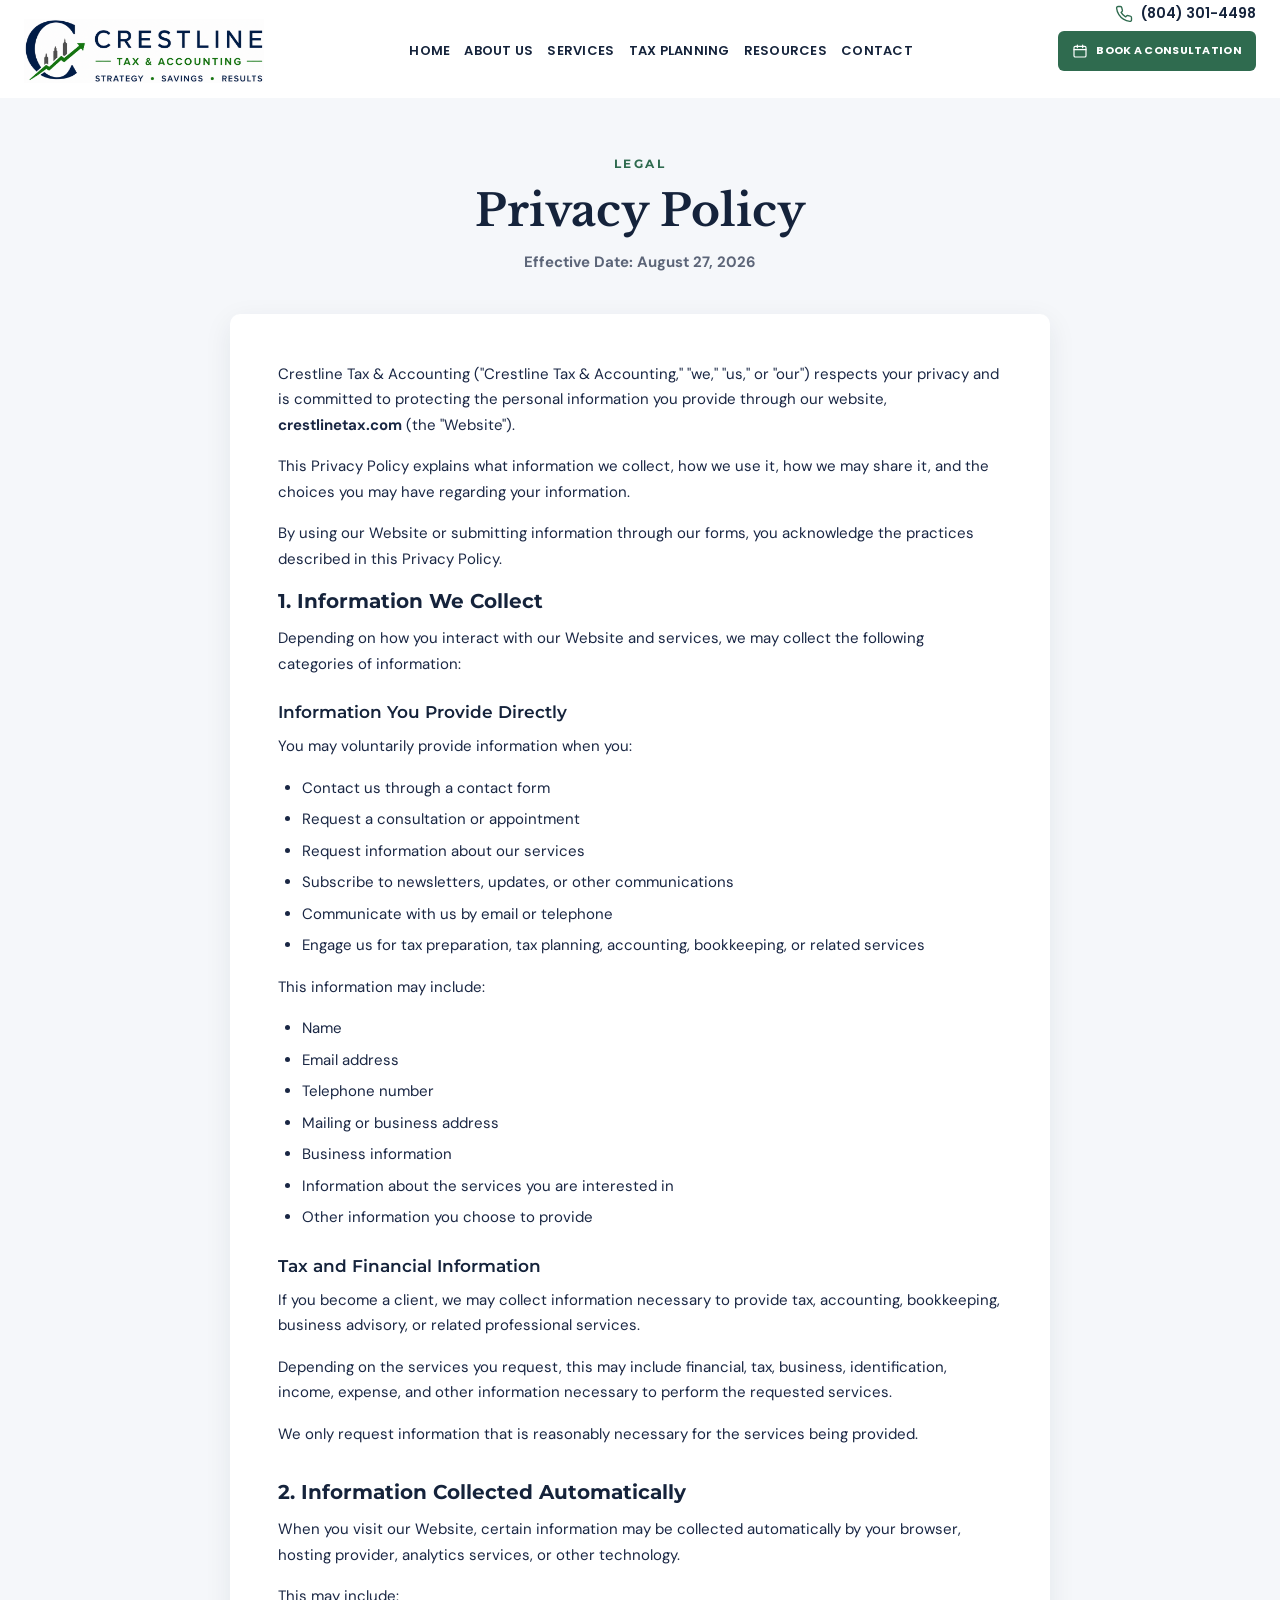
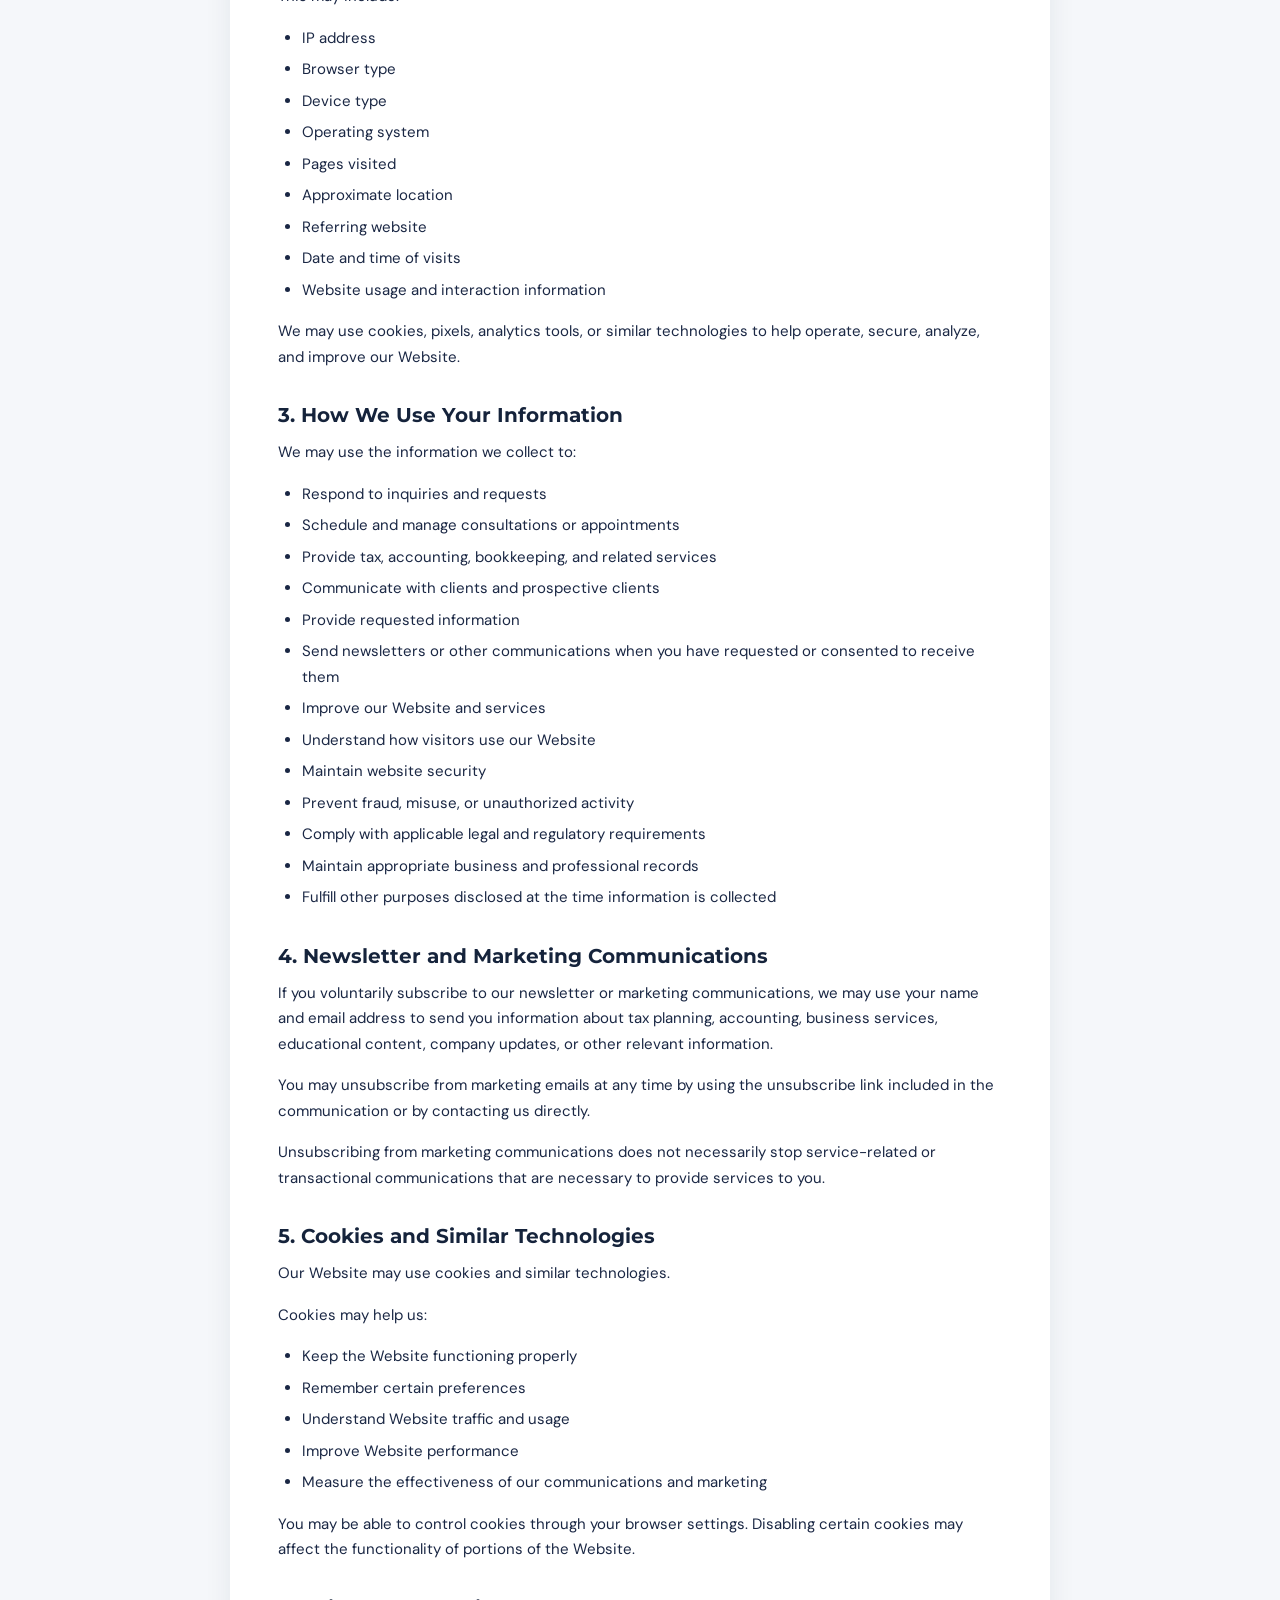
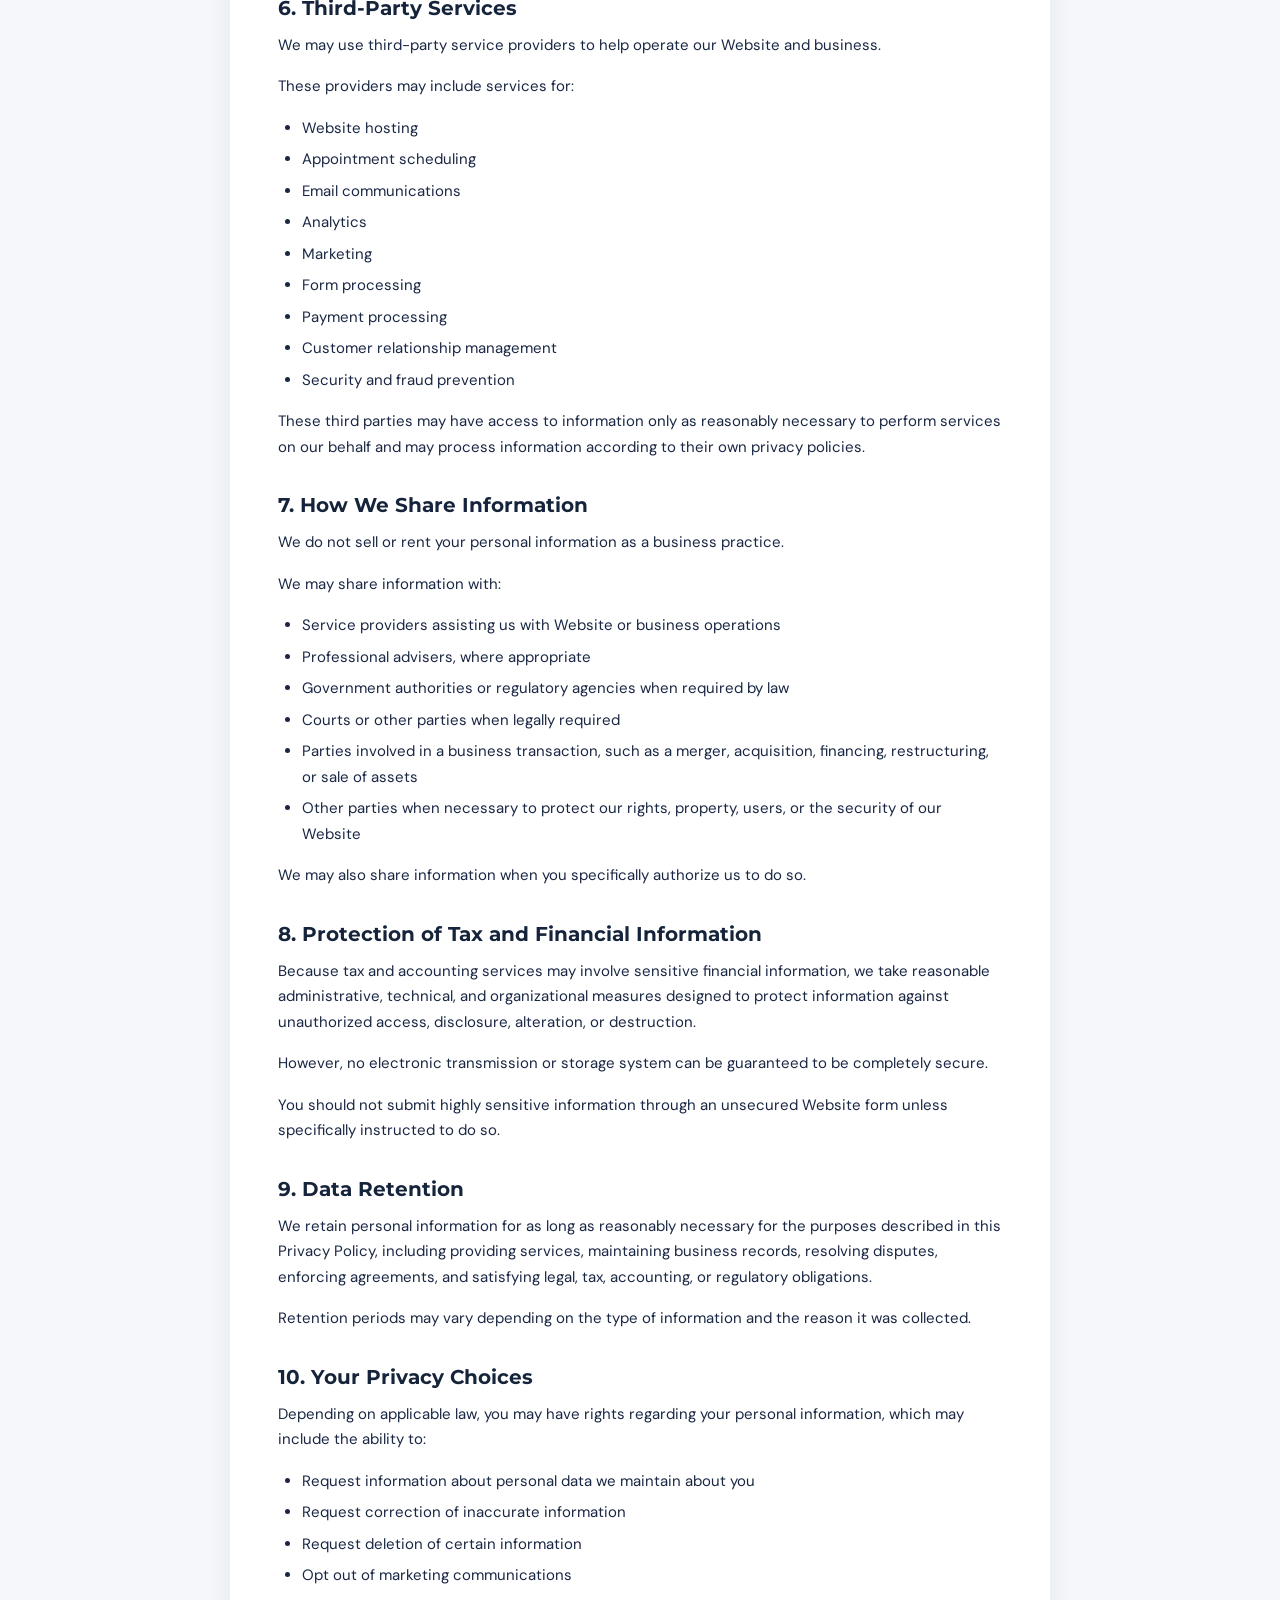
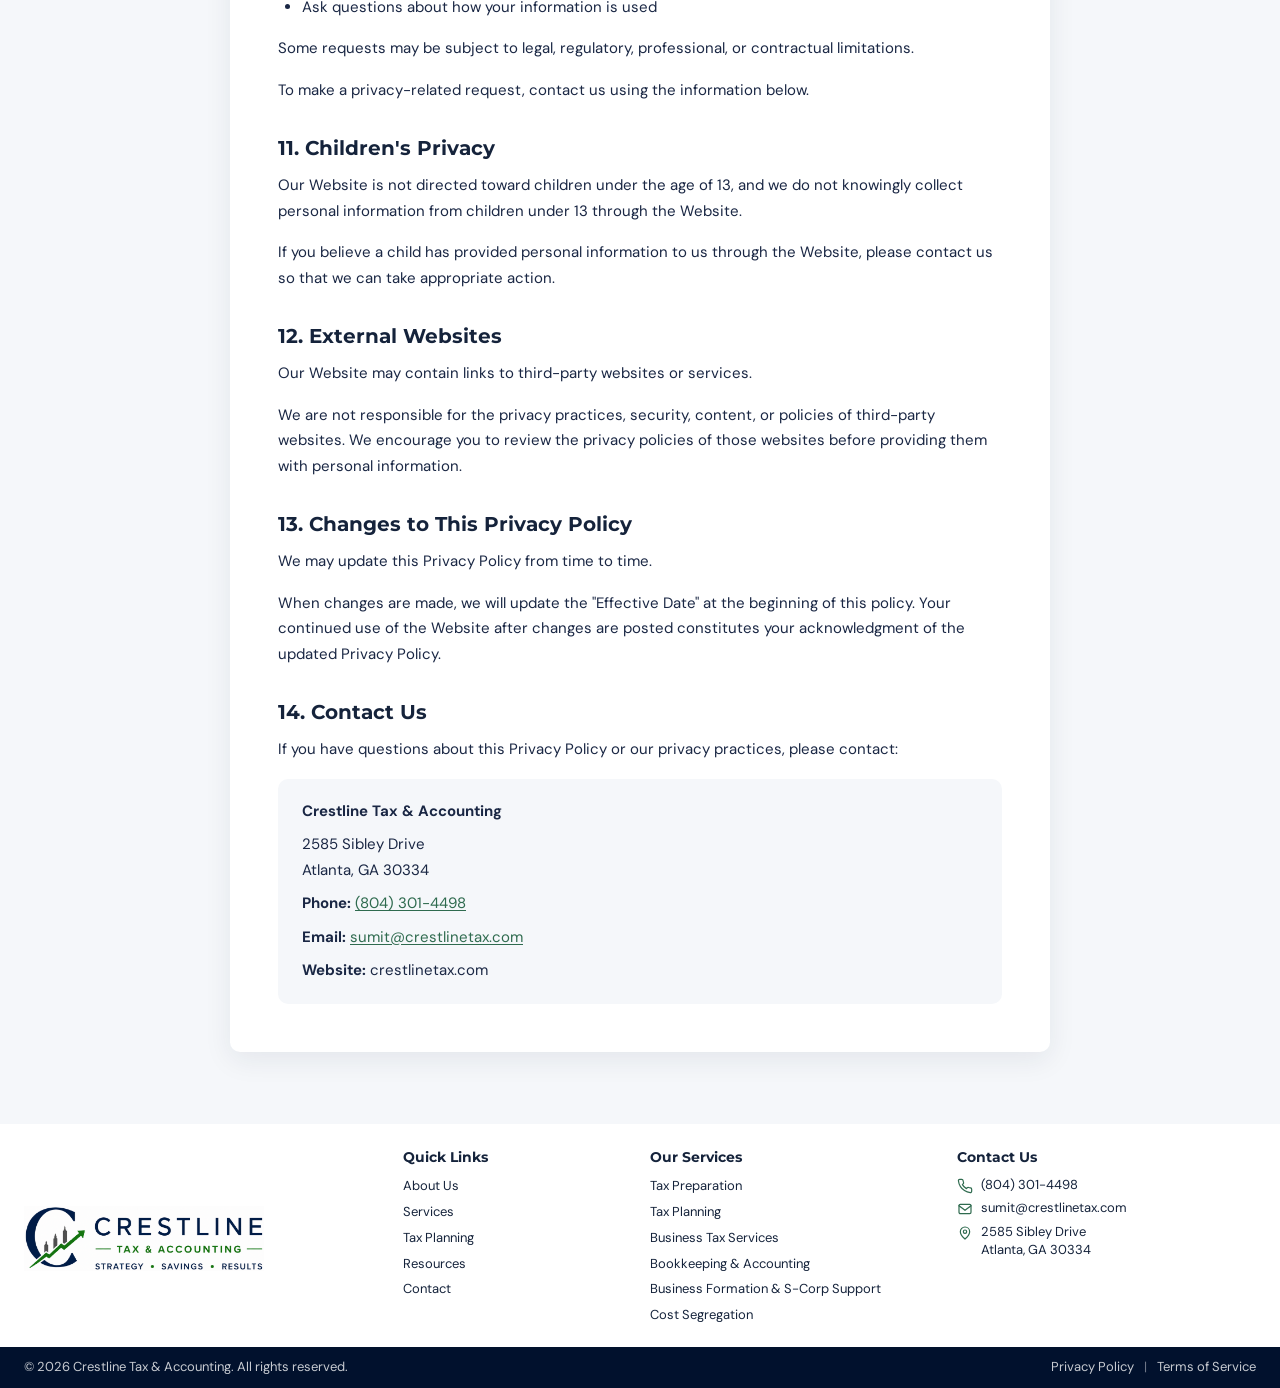
==== privacy-policy.html @ 534a00b3 "added privacy policy and terms of service" ====
<!DOCTYPE html>
<html lang="en">
<head>
  <meta charset="UTF-8" />
  <meta name="viewport" content="width=device-width, initial-scale=1.0" />
  <title>Privacy Policy | Crestline Tax & Accounting</title>
  <meta
    name="description"
    content="Privacy Policy for Crestline Tax & Accounting. Learn how we collect, use, and protect your personal information."
  />
  <link rel="preconnect" href="https://fonts.googleapis.com" />
  <link rel="preconnect" href="https://fonts.gstatic.com" crossorigin />
  <link
    href="https://fonts.googleapis.com/css2?family=DM+Sans:ital,opsz,wght@0,9..40,400;0,9..40,500;0,9..40,600;0,9..40,700;1,9..40,400&family=Libre+Baskerville:ital,wght@0,400;0,700;1,400&family=Montserrat:wght@400;500;600;700;800&family=Playfair+Display:ital,wght@0,400;0,500;0,600;0,700;1,400;1,500;1,600;1,700&family=Poppins:wght@400;600;700&display=swap"
    rel="stylesheet"
  />
  <link rel="stylesheet" href="css/styles.css" />
</head>
<body>

  <!-- HEADER -->
  <header class="topbar">
    <div class="container navbar">
      <a class="brand" href="index.html">
        <img src="assets/images/crestline-logo-full.png" alt="Crestline Tax & Accounting — Strategy • Savings • Results" />
      </a>

      <nav class="nav-links" id="navLinks">
        <a href="index.html">Home</a>
        <a href="index.html#about">About Us</a>
        <a href="index.html#services">Services</a>
        <a href="index.html#services">Tax Planning</a>
        <a href="index.html#resources">Resources</a>
        <a href="index.html#contact">Contact</a>
      </nav>

      <div class="nav-actions">
        <a class="phone-link" href="tel:8043014498">
          <svg viewBox="0 0 24 24" fill="none" aria-hidden="true">
            <path d="M22 16.92v3a2 2 0 01-2.18 2 19.8 19.8 0 01-8.63-3.07 19.5 19.5 0 01-6-6A19.8 19.8 0 012.12 4.18 2 2 0 014.11 2h3a2 2 0 012 1.72c.13.96.36 1.9.7 2.81a2 2 0 01-.45 2.11L8.09 9.91a16 16 0 006 6l1.27-1.27a2 2 0 012.11-.45c.91.34 1.85.57 2.81.7A2 2 0 0122 16.92z" stroke="currentColor" stroke-width="1.8" stroke-linecap="round" stroke-linejoin="round"/>
          </svg>
          (804) 301-4498
        </a>
        <a class="btn btn-primary" href="index.html#contact">
          <svg viewBox="0 0 24 24" fill="none" aria-hidden="true">
            <rect x="3" y="5" width="18" height="16" rx="2" stroke="currentColor" stroke-width="1.8"/>
            <path d="M3 10h18M8 3v4M16 3v4" stroke="currentColor" stroke-width="1.8" stroke-linecap="round"/>
          </svg>
          Book a Consultation
        </a>
        <button class="menu-toggle" id="menuToggle" aria-label="Open menu">
          <svg width="20" height="20" viewBox="0 0 24 24" fill="none">
            <path d="M4 7h16M4 12h16M4 17h16" stroke="currentColor" stroke-width="2" stroke-linecap="round"/>
          </svg>
        </button>
      </div>
    </div>
  </header>

  <main class="legal-page">
    <div class="container">
      <div class="legal-header">
        <div class="section-kicker">Legal</div>
        <h1>Privacy Policy</h1>
        <p class="legal-effective"><strong>Effective Date: August 27, 2026</strong></p>
      </div>

      <div class="legal-content">
        <p>
          Crestline Tax &amp; Accounting ("Crestline Tax &amp; Accounting," "we," "us," or "our") respects your privacy and is committed to protecting the personal information you provide through our website, <strong>crestlinetax.com</strong> (the "Website").
        </p>
        <p>
          This Privacy Policy explains what information we collect, how we use it, how we may share it, and the choices you may have regarding your information.
        </p>
        <p>
          By using our Website or submitting information through our forms, you acknowledge the practices described in this Privacy Policy.
        </p>

        <h2>1. Information We Collect</h2>
        <p>Depending on how you interact with our Website and services, we may collect the following categories of information:</p>

        <h3>Information You Provide Directly</h3>
        <p>You may voluntarily provide information when you:</p>
        <ul>
          <li>Contact us through a contact form</li>
          <li>Request a consultation or appointment</li>
          <li>Request information about our services</li>
          <li>Subscribe to newsletters, updates, or other communications</li>
          <li>Communicate with us by email or telephone</li>
          <li>Engage us for tax preparation, tax planning, accounting, bookkeeping, or related services</li>
        </ul>
        <p>This information may include:</p>
        <ul>
          <li>Name</li>
          <li>Email address</li>
          <li>Telephone number</li>
          <li>Mailing or business address</li>
          <li>Business information</li>
          <li>Information about the services you are interested in</li>
          <li>Other information you choose to provide</li>
        </ul>

        <h3>Tax and Financial Information</h3>
        <p>
          If you become a client, we may collect information necessary to provide tax, accounting, bookkeeping, business advisory, or related professional services.
        </p>
        <p>
          Depending on the services you request, this may include financial, tax, business, identification, income, expense, and other information necessary to perform the requested services.
        </p>
        <p>We only request information that is reasonably necessary for the services being provided.</p>

        <h2>2. Information Collected Automatically</h2>
        <p>
          When you visit our Website, certain information may be collected automatically by your browser, hosting provider, analytics services, or other technology.
        </p>
        <p>This may include:</p>
        <ul>
          <li>IP address</li>
          <li>Browser type</li>
          <li>Device type</li>
          <li>Operating system</li>
          <li>Pages visited</li>
          <li>Approximate location</li>
          <li>Referring website</li>
          <li>Date and time of visits</li>
          <li>Website usage and interaction information</li>
        </ul>
        <p>
          We may use cookies, pixels, analytics tools, or similar technologies to help operate, secure, analyze, and improve our Website.
        </p>

        <h2>3. How We Use Your Information</h2>
        <p>We may use the information we collect to:</p>
        <ul>
          <li>Respond to inquiries and requests</li>
          <li>Schedule and manage consultations or appointments</li>
          <li>Provide tax, accounting, bookkeeping, and related services</li>
          <li>Communicate with clients and prospective clients</li>
          <li>Provide requested information</li>
          <li>Send newsletters or other communications when you have requested or consented to receive them</li>
          <li>Improve our Website and services</li>
          <li>Understand how visitors use our Website</li>
          <li>Maintain website security</li>
          <li>Prevent fraud, misuse, or unauthorized activity</li>
          <li>Comply with applicable legal and regulatory requirements</li>
          <li>Maintain appropriate business and professional records</li>
          <li>Fulfill other purposes disclosed at the time information is collected</li>
        </ul>

        <h2>4. Newsletter and Marketing Communications</h2>
        <p>
          If you voluntarily subscribe to our newsletter or marketing communications, we may use your name and email address to send you information about tax planning, accounting, business services, educational content, company updates, or other relevant information.
        </p>
        <p>
          You may unsubscribe from marketing emails at any time by using the unsubscribe link included in the communication or by contacting us directly.
        </p>
        <p>
          Unsubscribing from marketing communications does not necessarily stop service-related or transactional communications that are necessary to provide services to you.
        </p>

        <h2>5. Cookies and Similar Technologies</h2>
        <p>Our Website may use cookies and similar technologies.</p>
        <p>Cookies may help us:</p>
        <ul>
          <li>Keep the Website functioning properly</li>
          <li>Remember certain preferences</li>
          <li>Understand Website traffic and usage</li>
          <li>Improve Website performance</li>
          <li>Measure the effectiveness of our communications and marketing</li>
        </ul>
        <p>
          You may be able to control cookies through your browser settings. Disabling certain cookies may affect the functionality of portions of the Website.
        </p>

        <h2>6. Third-Party Services</h2>
        <p>We may use third-party service providers to help operate our Website and business.</p>
        <p>These providers may include services for:</p>
        <ul>
          <li>Website hosting</li>
          <li>Appointment scheduling</li>
          <li>Email communications</li>
          <li>Analytics</li>
          <li>Marketing</li>
          <li>Form processing</li>
          <li>Payment processing</li>
          <li>Customer relationship management</li>
          <li>Security and fraud prevention</li>
        </ul>
        <p>
          These third parties may have access to information only as reasonably necessary to perform services on our behalf and may process information according to their own privacy policies.
        </p>

        <h2>7. How We Share Information</h2>
        <p>We do not sell or rent your personal information as a business practice.</p>
        <p>We may share information with:</p>
        <ul>
          <li>Service providers assisting us with Website or business operations</li>
          <li>Professional advisers, where appropriate</li>
          <li>Government authorities or regulatory agencies when required by law</li>
          <li>Courts or other parties when legally required</li>
          <li>Parties involved in a business transaction, such as a merger, acquisition, financing, restructuring, or sale of assets</li>
          <li>Other parties when necessary to protect our rights, property, users, or the security of our Website</li>
        </ul>
        <p>We may also share information when you specifically authorize us to do so.</p>

        <h2>8. Protection of Tax and Financial Information</h2>
        <p>
          Because tax and accounting services may involve sensitive financial information, we take reasonable administrative, technical, and organizational measures designed to protect information against unauthorized access, disclosure, alteration, or destruction.
        </p>
        <p>
          However, no electronic transmission or storage system can be guaranteed to be completely secure.
        </p>
        <p>
          You should not submit highly sensitive information through an unsecured Website form unless specifically instructed to do so.
        </p>

        <h2>9. Data Retention</h2>
        <p>
          We retain personal information for as long as reasonably necessary for the purposes described in this Privacy Policy, including providing services, maintaining business records, resolving disputes, enforcing agreements, and satisfying legal, tax, accounting, or regulatory obligations.
        </p>
        <p>
          Retention periods may vary depending on the type of information and the reason it was collected.
        </p>

        <h2>10. Your Privacy Choices</h2>
        <p>
          Depending on applicable law, you may have rights regarding your personal information, which may include the ability to:
        </p>
        <ul>
          <li>Request information about personal data we maintain about you</li>
          <li>Request correction of inaccurate information</li>
          <li>Request deletion of certain information</li>
          <li>Opt out of marketing communications</li>
          <li>Ask questions about how your information is used</li>
        </ul>
        <p>
          Some requests may be subject to legal, regulatory, professional, or contractual limitations.
        </p>
        <p>To make a privacy-related request, contact us using the information below.</p>

        <h2>11. Children's Privacy</h2>
        <p>
          Our Website is not directed toward children under the age of 13, and we do not knowingly collect personal information from children under 13 through the Website.
        </p>
        <p>
          If you believe a child has provided personal information to us through the Website, please contact us so that we can take appropriate action.
        </p>

        <h2>12. External Websites</h2>
        <p>Our Website may contain links to third-party websites or services.</p>
        <p>
          We are not responsible for the privacy practices, security, content, or policies of third-party websites. We encourage you to review the privacy policies of those websites before providing them with personal information.
        </p>

        <h2>13. Changes to This Privacy Policy</h2>
        <p>We may update this Privacy Policy from time to time.</p>
        <p>
          When changes are made, we will update the "Effective Date" at the beginning of this policy. Your continued use of the Website after changes are posted constitutes your acknowledgment of the updated Privacy Policy.
        </p>

        <h2>14. Contact Us</h2>
        <p>If you have questions about this Privacy Policy or our privacy practices, please contact:</p>
        <div class="legal-contact">
          <p><strong>Crestline Tax &amp; Accounting</strong></p>
          <p>
            2585 Sibley Drive<br />
            Atlanta, GA 30334
          </p>
          <p><strong>Phone:</strong> <a href="tel:8043014498">(804) 301-4498</a></p>
          <p><strong>Email:</strong> <a href="mailto:sumit@crestlinetax.com">sumit@crestlinetax.com</a></p>
          <p><strong>Website:</strong> crestlinetax.com</p>
        </div>
      </div>
    </div>
  </main>

  <!-- FOOTER -->
  <footer>
    <div class="footer-main">
      <div class="container footer-grid">
        <div class="footer-brand">
          <img src="assets/images/crestline-logo-full.png" alt="Crestline Tax & Accounting — Strategy • Savings • Results" />
        </div>

        <div class="footer-col">
          <h4>Quick Links</h4>
          <a href="index.html#about">About Us</a>
          <a href="index.html#services">Services</a>
          <a href="index.html#services">Tax Planning</a>
          <a href="index.html#resources">Resources</a>
          <a href="index.html#contact">Contact</a>
        </div>

        <div class="footer-col">
          <h4>Our Services</h4>
          <a href="index.html#services">Tax Preparation</a>
          <a href="index.html#services">Tax Planning</a>
          <a href="index.html#services">Business Tax Services</a>
          <a href="index.html#services">Bookkeeping &amp; Accounting</a>
          <a href="index.html#services">Business Formation &amp; S-Corp Support</a>
          <a href="index.html#services">Cost Segregation</a>
        </div>

        <div class="footer-col">
          <h4>Contact Us</h4>
          <div class="contact-item">
            <svg viewBox="0 0 24 24" fill="none" aria-hidden="true">
              <path d="M22 16.92v3a2 2 0 01-2.18 2 19.8 19.8 0 01-8.63-3.07 19.5 19.5 0 01-6-6A19.8 19.8 0 012.12 4.18 2 2 0 014.11 2h3a2 2 0 012 1.72c.13.96.36 1.9.7 2.81a2 2 0 01-.45 2.11L8.09 9.91a16 16 0 006 6l1.27-1.27a2 2 0 012.11-.45c.91.34 1.85.57 2.81.7A2 2 0 0122 16.92z" stroke="currentColor" stroke-width="1.8" stroke-linecap="round" stroke-linejoin="round"/>
            </svg>
            <a href="tel:8043014498">(804) 301-4498</a>
          </div>
          <div class="contact-item">
            <svg viewBox="0 0 24 24" fill="none" aria-hidden="true">
              <rect x="3" y="5" width="18" height="14" rx="2" stroke="currentColor" stroke-width="1.8"/>
              <path d="M3 7l9 7 9-7" stroke="currentColor" stroke-width="1.8" stroke-linecap="round" stroke-linejoin="round"/>
            </svg>
            <a href="mailto:sumit@crestlinetax.com">sumit@crestlinetax.com</a>
          </div>
          <div class="contact-item">
            <svg viewBox="0 0 24 24" fill="none" aria-hidden="true">
              <path d="M12 21s-7-6.2-7-11a7 7 0 1114 0c0 4.8-7 11-7 11z" stroke="currentColor" stroke-width="1.8"/>
              <circle cx="12" cy="10" r="2.5" stroke="currentColor" stroke-width="1.8"/>
            </svg>
            <span>2585 Sibley Drive<br />Atlanta, GA 30334</span>
          </div>
        </div>
      </div>
    </div>

    <div class="footer-bottom">
      <div class="container footer-bottom-inner">
        <div>© 2026 Crestline Tax &amp; Accounting. All rights reserved.</div>
        <div class="footer-legal">
          <a href="privacy-policy.html">Privacy Policy</a>
          <span class="sep">|</span>
          <a href="terms-of-service.html">Terms of Service</a>
        </div>
      </div>
    </div>
  </footer>
  <script src="js/main.js"></script>
</body>
</html>
---- css/styles.css ----
:root {
      --navy: #15233b;
      --navy-deep: #0f1a2e;
      --green: #2f6b4f;
      --green-dark: #255a42;
      --green-bright: #6fbf4a;
      --text: #1a2744;
      --muted: #5c6578;
      --line: #e4e8ef;
      --bg: #ffffff;
      --bg-soft: #f5f7fa;
      --white: #ffffff;
      --container: min(1320px, calc(100% - 48px));
      --shadow: 0 8px 28px rgba(21, 35, 59, 0.08);
      --radius: 10px;
      --logo-height: 90px;
      --logo-max-width: 280px;
    }

    * {
      box-sizing: border-box;
      margin: 0;
      padding: 0;
    }

    html {
      scroll-behavior: smooth;
      scroll-padding-top: 96px;
    }

    body {
      font-family: "DM Sans", sans-serif;
      background: var(--bg);
      color: var(--text);
      line-height: 1.6;
      -webkit-font-smoothing: antialiased;
    }

    a {
      text-decoration: none;
      color: inherit;
    }

    img {
      max-width: 100%;
      display: block;
    }

    ul {
      list-style: none;
    }

    button {
      border: none;
      cursor: pointer;
      font: inherit;
      background: none;
    }

    .container {
      width: var(--container);
      margin: 0 auto;
    }

    .serif {
      font-family: "Libre Baskerville", Georgia, serif;
    }

    /* ===== HEADER ===== */
    .topbar {
      background: var(--white);
      border-bottom: none;
      position: sticky;
      top: 0;
      z-index: 1000;
      font-family: "Poppins", sans-serif;
    }

    .navbar {
      display: grid;
      grid-template-columns: minmax(0, auto) minmax(0, 1fr) minmax(0, auto);
      align-items: center;
      gap: clamp(8px, 1.2vw, 14px);
      min-height: calc(var(--logo-height) + 16px);
      padding: 12px 0 8px;
    }

    .brand {
      display: flex;
      align-items: center;
      flex-shrink: 0;
      justify-self: start;
      grid-column: 1;
      min-width: 0;
    }

    .brand img,
    .footer-brand img {
      width: auto;
      height: var(--logo-height);
      max-width: var(--logo-max-width);
      object-fit: contain;
      display: block;
    }

    .nav-links {
      display: flex;
      align-items: center;
      justify-content: center;
      gap: clamp(10px, 1.6vw, 24px);
      flex-wrap: nowrap;
      grid-column: 2;
      justify-self: center;
      min-width: 0;
      max-width: 100%;
    }

    .nav-links a {
      font-family: "Poppins", sans-serif;
      font-size: clamp(12px, 1vw, 16px);
      font-weight: 600;
      letter-spacing: 0.02em;
      color: var(--navy);
      text-transform: uppercase;
      display: inline-flex;
      align-items: center;
      gap: 2px;
      position: relative;
      padding: 2px 0;
      transition: color 0.2s;
      white-space: nowrap;
    }

    .nav-links a:hover,
    .nav-links a.active {
      color: var(--green);
    }

    .nav-links a.active::after {
      content: "";
      position: absolute;
      left: 0;
      right: 0;
      bottom: 0;
      height: 2px;
      background: var(--green);
    }

    .nav-links .chevron {
      width: 10px;
      height: 10px;
      opacity: 0.7;
    }

    .nav-actions {
      position: relative;
      grid-column: 3;
      justify-self: end;
      align-self: center;
      flex-shrink: 0;
    }

    .phone-link {
      position: absolute;
      right: 0;
      bottom: calc(100% + 6px);
      display: inline-flex;
      align-items: center;
      gap: 8px;
      font-family: "Poppins", sans-serif;
      font-size: clamp(14px, 1.1vw, 17px);
      font-weight: 600;
      color: var(--navy);
      white-space: nowrap;
    }

    .phone-link svg {
      width: 18px;
      height: 18px;
      color: var(--green);
      flex-shrink: 0;
    }

    .nav-actions .btn {
      min-height: 40px;
      padding: clamp(8px, 0.8vw, 10px) clamp(10px, 1.1vw, 16px);
      font-size: clamp(10px, 0.85vw, 11.5px);
    }

    .btn {
      display: inline-flex;
      align-items: center;
      justify-content: center;
      gap: 8px;
      min-height: 42px;
      padding: 10px 16px;
      border-radius: 6px;
      font-size: 11.5px;
      font-weight: 700;
      letter-spacing: 0.3px;
      text-transform: uppercase;
      transition: background 0.2s, color 0.2s, transform 0.2s, box-shadow 0.2s;
      white-space: nowrap;
    }

    .hero-buttons .btn,
    .services-cta .btn,
    .mid-cta-banner .btn {
      min-height: 48px;
      padding: 12px 22px;
      font-size: 13px;
    }

    .btn svg {
      width: 16px;
      height: 16px;
      flex-shrink: 0;
    }

    .btn-primary {
      background: var(--green);
      color: var(--white);
    }

    .btn-primary:hover {
      background: var(--green-dark);
      transform: translateY(-1px);
    }

    .btn-outline {
      background: var(--white);
      color: var(--green);
      border: 1.5px solid var(--green);
    }

    .btn-outline:hover {
      background: var(--green);
      color: var(--white);
    }

    .menu-toggle {
      display: none;
      width: 42px;
      height: 42px;
      border: 1px solid var(--line);
      border-radius: 6px;
      align-items: center;
      justify-content: center;
      color: var(--navy);
    }

    /* ===== HERO — image and content share the same container so they scale together on zoom ===== */
    .hero {
      position: relative;
      background: var(--white);
      padding: 0 0 8px;
    }

    .hero-frame {
      position: relative;
      width: var(--container);
      margin: 0 auto;
      min-height: 640px;
      overflow: hidden;
      isolation: isolate;
    }

    .hero-visual {
      position: absolute;
      inset: 0;
      z-index: 0;
      margin: 0;
      pointer-events: none;
    }

    .hero-visual picture {
      display: block;
      width: 100%;
      height: 100%;
    }

    .hero-visual img {
      width: 100%;
      height: 100%;
      max-width: none;
      object-fit: cover;
      object-position: center center;
      display: block;
    }

    /* Soft white fade from the left only — keep the right side of the photo crisp */
    .hero-visual::after {
      content: "";
      position: absolute;
      inset: 0;
      z-index: 1;
      pointer-events: none;
      background:
        linear-gradient(to right, #fff 0%, #fff 28%, rgba(255, 255, 255, 0.92) 38%, rgba(255, 255, 255, 0.35) 52%, transparent 64%);
    }

    .hero-inner {
      position: relative;
      z-index: 1;
      min-height: 640px;
      display: flex;
      flex-direction: column;
      padding: 48px 0 28px;
    }

    .hero-copy {
      display: flex;
      flex-direction: column;
      flex: 1;
      max-width: 460px;
      width: 100%;
    }

    .hero-copy h1 {
      font-family: "Libre Baskerville", Georgia, serif;
      font-size: clamp(34px, 3.8vw, 46px);
      line-height: 1.18;
      font-weight: 700;
      color: var(--navy);
      margin-bottom: 20px;
    }

    .hero-copy h1 .line-green {
      color: var(--green);
      display: block;
    }

    .hero-copy > p {
      font-size: 16px;
      color: #3d4656;
      max-width: 40ch;
      margin-bottom: 28px;
      line-height: 1.65;
    }

    .hero-buttons {
      display: flex;
      flex-wrap: wrap;
      gap: 14px;
    }

    .hero-features {
      display: grid;
      grid-template-columns: repeat(3, 1fr);
      gap: 16px 24px;
      width: 100%;
      max-width: 640px;
      margin-top: auto;
      padding-top: 48px;
    }

    .feature {
      text-align: center;
      padding: 0 4px;
      display: flex;
      flex-direction: column;
      align-items: center;
    }

    .feature-icon {
      width: 44px;
      height: 44px;
      margin: 0 auto 10px;
      display: block;
      object-fit: contain;
    }

    .feature h3 {
      font-size: 16px;
      font-weight: 700;
      color: var(--navy);
      margin-bottom: 6px;
      line-height: 1.25;
    }

    .feature p {
      font-size: 14px;
      color: #5a6272;
      max-width: 28ch;
      margin: 0 auto;
      line-height: 1.45;
    }

    /* ===== SERVICES ===== */
    .services {
      background: #ffffff;
      padding: 28px 0 20px;
    }

    .services .container {
      width: min(1280px, calc(100% - 40px));
    }

    .section-heading {
      text-align: center;
      margin-bottom: 44px;
    }

    .services .section-heading {
      margin-bottom: 22px;
    }

    .section-kicker {
      color: var(--green);
      font-family: "Montserrat", "DM Sans", sans-serif;
      font-size: 12px;
      font-weight: 700;
      letter-spacing: 2.5px;
      text-transform: uppercase;
      margin-bottom: 12px;
    }

    .services .section-kicker {
      color: #2f6b4f;
      font-family: "DM Sans", "Helvetica Neue", Arial, sans-serif;
      font-size: 18px;
      font-weight: 700;
      letter-spacing: 0.8px;
      text-transform: uppercase;
      margin-bottom: 12px;
      line-height: 1.2;
    }

    .services .section-heading h2 {
      font-family: "Libre Baskerville", Georgia, "Times New Roman", serif;
      font-size: clamp(28px, 3.4vw, 40px);
      color: #15233b;
      font-weight: 700;
      line-height: 1.3;
      margin-bottom: 0;
      letter-spacing: 0;
      font-style: normal;
    }

    .services .section-heading h2 .accent {
      position: relative;
      display: inline-block;
      font-family: "Libre Baskerville", Georgia, "Times New Roman", serif;
      font-style: normal;
      font-weight: 700;
      padding: 0 0.04em 10px;
      line-height: 1;
      vertical-align: baseline;
    }

    .services .section-heading h2 .accent::after {
      content: "";
      position: absolute;
      left: 50%;
      bottom: 0;
      transform: translateX(-50%);
      width: 1.05em;
      height: 2.5px;
      background: #2f6b4f;
      border-radius: 1px;
    }

    .section-heading::after {
      display: none;
    }

    .service-grid {
      display: grid;
      grid-template-columns: repeat(6, minmax(0, 1fr));
      gap: 14px;
    }

    .service-card {
      background: #fff;
      border: 1px solid #e6e9ef;
      border-radius: 8px;
      padding: 18px 12px 26px;
      box-shadow: 0 3px 14px rgba(21, 35, 59, 0.06);
      text-align: center;
      display: flex;
      flex-direction: column;
      align-items: center;
    }

    .service-card .icon {
      width: 92px;
      height: 92px;
      object-fit: contain;
      margin-top: -4px;
      margin-bottom: 12px;
      flex-shrink: 0;
      display: block;
      mix-blend-mode: multiply;
    }

    .service-card h3 {
      font-family: "Poppins", sans-serif;
      font-size: 16px;
      font-weight: 700;
      color: #0f1a2e;
      margin-bottom: 20px;
      line-height: 1.3;
    }

    .service-card p {
      font-family: "Poppins", sans-serif;
      font-size: 14px;
      font-weight: 400;
      color: #3d4656;
      line-height: 1.45;
    }

    .services-cta {
      text-align: center;
      margin-top: 20px;
    }

    .services-cta .btn {
      box-shadow: 0 4px 14px rgba(21, 35, 59, 0.18);
    }

    .services-cta .btn:hover {
      box-shadow: 0 6px 18px rgba(21, 35, 59, 0.22);
    }

    /* ===== MID CTA ===== */
    .mid-cta {
      padding: 20px 0 0;
    }

    .mid-cta-banner {
      background: #000c26;
      border: 1px solid rgba(255, 255, 255, 0.18);
      border-radius: 16px;
      display: grid;
      grid-template-columns: auto 1fr auto;
      gap: 32px;
      align-items: center;
      padding: 16px 20px;
      overflow: hidden;
    }

    .mid-cta-image {
      width: auto;
      height: 140px;
      max-width: min(320px, 36vw);
      border-radius: 10px;
      object-fit: contain;
      display: block;
    }

    .mid-cta-copy {
      min-width: 0;
    }

    .mid-cta-copy .section-kicker {
      margin-bottom: 8px;
      color: var(--green-bright);
      font-family: "DM Sans", "Helvetica Neue", Arial, sans-serif;
      font-size: 12px;
      letter-spacing: 1.6px;
    }

    .mid-cta-copy h2 {
      font-family: "Libre Baskerville", Georgia, serif;
      font-size: clamp(24px, 2.8vw, 34px);
      color: var(--white);
      margin-bottom: 10px;
      font-weight: 700;
      line-height: 1.2;
    }

    .mid-cta-copy p {
      color: rgba(255, 255, 255, 0.82);
      font-size: 15px;
      line-height: 1.5;
      max-width: 46ch;
    }

    /* ===== STATS ===== */
    .stats {
      margin-top: 56px;
      background: #01112d;
      padding: 40px 0;
    }

    .stats-grid {
      display: grid;
      grid-template-columns: repeat(4, 1fr);
      align-items: center;
    }

    .stat {
      display: flex;
      flex-direction: row;
      align-items: center;
      justify-content: center;
      gap: 18px;
      padding: 6px 12px;
      position: relative;
    }

    .stat:not(:last-child)::after {
      content: "";
      position: absolute;
      right: 0;
      top: 22%;
      bottom: 22%;
      width: 1px;
      background: rgba(255, 255, 255, 0.2);
    }

    .stat img {
      width: 52px;
      height: 52px;
      object-fit: contain;
      flex-shrink: 0;
      display: block;
    }

    .stat-text {
      display: flex;
      flex-direction: column;
      gap: 1px;
      text-align: left;
    }

    .stat strong {
      font-size: 22px;
      font-weight: 700;
      color: #ffffff;
      line-height: 1.15;
      letter-spacing: -0.01em;
    }

    .stat span {
      font-size: 15px;
      font-weight: 400;
      color: #ffffff;
      line-height: 1.3;
    }

    /* ===== LEGAL PAGE ===== */
    .legal-page {
      padding: 56px 0 72px;
      background: var(--bg-soft);
    }

    .legal-header {
      text-align: center;
      margin-bottom: 40px;
    }

    .legal-header h1 {
      font-family: "Libre Baskerville", Georgia, serif;
      font-size: clamp(32px, 4vw, 44px);
      color: var(--navy);
      font-weight: 700;
      line-height: 1.2;
      margin-bottom: 12px;
    }

    .legal-effective {
      font-size: 15px;
      color: var(--muted);
    }

    .legal-content {
      max-width: 820px;
      margin: 0 auto;
      background: var(--white);
      border-radius: var(--radius);
      box-shadow: var(--shadow);
      padding: clamp(28px, 4vw, 48px);
    }

    .legal-content p {
      margin-bottom: 16px;
      color: var(--text);
      font-size: 15px;
      line-height: 1.7;
    }

    .legal-content h2 {
      font-family: "Montserrat", "DM Sans", sans-serif;
      font-size: 20px;
      font-weight: 700;
      color: var(--navy);
      margin: 32px 0 12px;
      line-height: 1.3;
    }

    .legal-content h2:first-of-type {
      margin-top: 0;
    }

    .legal-content h3 {
      font-family: "Montserrat", "DM Sans", sans-serif;
      font-size: 17px;
      font-weight: 600;
      color: var(--navy);
      margin: 24px 0 10px;
      line-height: 1.35;
    }

    .legal-content ul {
      list-style: disc;
      margin: 0 0 16px 24px;
    }

    .legal-content li {
      font-size: 15px;
      line-height: 1.7;
      color: var(--text);
      margin-bottom: 6px;
    }

    .legal-content a {
      color: var(--green);
      text-decoration: underline;
      text-underline-offset: 2px;
    }

    .legal-content a:hover {
      color: var(--green-dark);
    }

    .legal-contact {
      background: var(--bg-soft);
      border-radius: var(--radius);
      padding: 20px 24px;
      margin-top: 8px;
    }

    .legal-contact p {
      margin-bottom: 8px;
    }

    .legal-contact p:last-child {
      margin-bottom: 0;
    }

    /* ===== FOOTER ===== */
    footer {
      background: #01112d;
      padding-top: 0;
    }

    .footer-main {
      background: var(--white);
      border-radius: 0;
      padding: 22px 0 16px;
    }

    .footer-grid {
      display: grid;
      grid-template-columns: 1.45fr 0.9fr 1.15fr 1.25fr;
      gap: 16px 32px;
      align-items: start;
    }

    .footer-brand {
      display: flex;
      align-items: center;
      align-self: center;
    }

    .footer-col h4 {
      font-family: "Montserrat", "DM Sans", sans-serif;
      font-size: 14px;
      font-weight: 700;
      color: var(--navy);
      margin-bottom: 8px;
    }

    .footer-col a {
      display: block;
      font-size: 13px;
      color: var(--navy);
      margin: 5px 0;
      transition: color 0.2s;
    }

    .footer-col a:hover {
      color: var(--green);
    }

    .contact-item {
      display: flex;
      align-items: flex-start;
      gap: 8px;
      font-size: 13px;
      color: var(--navy);
      margin: 5px 0;
      line-height: 1.4;
    }

    .contact-item a {
      display: inline;
      margin: 0;
      color: var(--navy);
    }

    .contact-item svg {
      width: 16px;
      height: 16px;
      color: var(--green);
      flex-shrink: 0;
      margin-top: 2px;
    }

    .footer-follow {
      margin-top: 10px;
    }

    .footer-follow h4 {
      margin-bottom: 8px;
    }

    .socials {
      display: flex;
      gap: 8px;
      margin-top: 0;
    }

    .socials a {
      width: 30px;
      height: 30px;
      border-radius: 50%;
      background: var(--green);
      color: var(--white);
      display: inline-flex;
      align-items: center;
      justify-content: center;
      margin: 0;
      transition: background 0.2s, transform 0.2s;
    }

    .socials a:hover {
      background: var(--green-dark);
      transform: translateY(-2px);
    }

    .socials svg {
      width: 14px;
      height: 14px;
    }

    .footer-bottom {
      background: #01112d;
      color: rgba(255, 255, 255, 0.78);
      padding: 10px 0;
    }

    .footer-bottom-inner {
      display: flex;
      justify-content: space-between;
      align-items: center;
      gap: 16px;
      font-size: 13px;
      flex-wrap: wrap;
    }

    .footer-legal {
      display: flex;
      align-items: center;
      gap: 10px;
    }

    .footer-legal .sep {
      opacity: 0.55;
    }

    .footer-legal a:hover {
      color: var(--white);
    }

    /* ===== DESKTOP RESPONSIVE NAV ===== */
    @media (max-width: 1280px) and (min-width: 1025px) {
      :root {
        --logo-height: 78px;
        --logo-max-width: 240px;
      }

      .nav-links {
        gap: 14px;
      }

      .nav-links a {
        font-size: 13px;
      }
    }

    @media (max-width: 1150px) and (min-width: 1025px) {
      :root {
        --logo-height: 68px;
        --logo-max-width: 210px;
      }

      .nav-links {
        gap: 10px;
      }

      .nav-links a {
        font-size: 12px;
        letter-spacing: 0.01em;
      }

      .phone-link {
        font-size: 14px;
      }

      .nav-actions .btn {
        padding: 8px 12px;
        font-size: 10px;
      }
    }

    /* ===== MOBILE ===== */
    @media (max-width: 1024px) {
      :root {
        --logo-height: 45px;
        --logo-max-width: 160px;
      }

      .navbar {
        grid-template-columns: 1fr auto;
        align-items: center;
        min-height: calc(var(--logo-height) + 16px);
        gap: 10px;
        padding: 10px 0 8px;
      }

      .brand {
        grid-column: 1;
      }

      .nav-links {
        display: none;
      }

      .nav-actions {
        display: flex;
        flex-direction: row;
        align-items: center;
        gap: 10px;
        grid-column: 2;
        justify-self: end;
        position: static;
      }

      .nav-actions .phone-link {
        display: none;
        position: static;
        bottom: auto;
      }

      .menu-toggle {
        display: inline-flex;
      }

      .nav-links.open {
        display: flex;
        flex-direction: column;
        position: absolute;
        top: 88px;
        left: 0;
        right: 0;
        background: var(--white);
        border-bottom: 1px solid var(--line);
        padding: 20px 4%;
        gap: 8px;
        align-items: flex-start;
        box-shadow: var(--shadow);
      }

      .hero-frame,
      .hero-inner {
        min-height: 0;
      }

      .hero {
        background: transparent;
      }

      .hero-frame {
        width: 100%;
        min-height: 560px;
      }

      .hero-inner {
        width: var(--container);
        margin-left: auto;
        margin-right: auto;
        padding: 28px 0 24px;
      }

      .hero-visual img {
        object-fit: cover;
        object-position: center top;
      }

      .hero-visual::after {
        background:
          linear-gradient(
            to bottom,
            rgba(255, 255, 255, 0.45) 0%,
            rgba(255, 255, 255, 0.08) 28%,
            rgba(15, 26, 46, 0.25) 50%,
            rgba(15, 26, 46, 0.65) 72%,
            rgba(15, 26, 46, 0.78) 100%
          );
      }

      .hero-copy {
        max-width: none;
        text-align: center;
      }

      .hero-copy h1 {
        font-size: clamp(24px, 5.8vw, 30px);
        line-height: 1.25;
      }

      .hero-copy > p {
        max-width: 36ch;
        margin-left: auto;
        margin-right: auto;
      }

      .hero-buttons {
        flex-direction: column;
        align-items: center;
      }

      .hero-buttons .btn {
        width: 100%;
        max-width: 300px;
        justify-content: center;
      }

      .hero-features {
        max-width: none;
        grid-template-columns: 1fr;
        gap: 24px;
        margin-top: 32px;
        padding: 20px 0 32px;
      }

      .feature-icon {
        filter: brightness(0) invert(1);
      }

      .feature h3 {
        color: #ffffff;
        text-shadow: 0 1px 4px rgba(0, 0, 0, 0.45);
      }

      .feature p {
        color: #ffffff;
        text-shadow: 0 1px 3px rgba(0, 0, 0, 0.4);
      }

      .service-grid {
        grid-template-columns: repeat(3, 1fr);
        gap: 16px;
      }

      .service-card {
        padding: 18px 16px 24px;
      }

      .service-card h3 {
        font-size: 16px;
      }

      .service-card p {
        font-size: 14px;
      }

      .mid-cta-banner {
        grid-template-columns: 1fr;
        text-align: center;
        padding: 16px 16px;
        gap: 20px;
      }

      .mid-cta-image {
        width: 100%;
        max-width: 420px;
        height: auto;
        margin: 0 auto;
        object-fit: contain;
      }

      .mid-cta-copy p {
        margin: 0 auto 8px;
      }

      .mid-cta-banner .btn {
        width: 100%;
        max-width: 320px;
        justify-self: center;
      }

      .stats {
        padding: 32px 0;
      }

      .stats-grid {
        grid-template-columns: 1fr 1fr;
        gap: 28px 0;
      }

      .stat {
        justify-content: flex-start;
        padding: 4px 12px;
      }

      .stat::after {
        display: none;
      }

      .footer-grid {
        grid-template-columns: 1fr 1fr;
      }

      .footer-brand {
        grid-column: 1 / -1;
        justify-content: center;
      }
    }

    @media (max-width: 640px) {
      .hero {
        padding: 0 0 36px;
        background: transparent;
      }

      .hero-frame {
        min-height: 0;
        width: 100%;
      }

      .hero-inner {
        width: var(--container);
      }

      .hero-visual img {
        object-position: center top;
      }

      .hero-visual::after {
        background:
          linear-gradient(
            to bottom,
            rgba(255, 255, 255, 0.42) 0%,
            rgba(255, 255, 255, 0.06) 22%,
            rgba(15, 26, 46, 0.3) 52%,
            rgba(15, 26, 46, 0.68) 74%,
            rgba(15, 26, 46, 0.82) 100%
          );
      }

      .hero-copy {
        padding: 16px 0 8px;
      }

      .hero-copy h1 {
        font-size: clamp(30px, 5.9vw, 32px);
      }

      .hero-features {
        gap: 28px;
        margin-top: 24px;
        padding: 16px 0 36px;
      }

      .services {
        padding: 24px 0 16px;
      }

      .service-grid {
        grid-template-columns: 1fr;
      }

      .footer-grid {
        grid-template-columns: 1fr;
        text-align: center;
      }

      .footer-brand {
        justify-content: center;
      }

      .footer-col {
        text-align: center;
      }

      .contact-item {
        justify-content: center;
      }

      .socials {
        justify-content: center;
      }

      .footer-legal {
        justify-content: center;
      }

      .footer-bottom-inner {
        flex-direction: column;
        text-align: center;
      }

      .stats-grid {
        grid-template-columns: 1fr;
        gap: 22px;
      }

      .stat {
        justify-content: center;
      }

      .stat:not(:last-child)::after {
        display: none;
      }

      .nav-actions .btn {
        display: none;
      }
    }
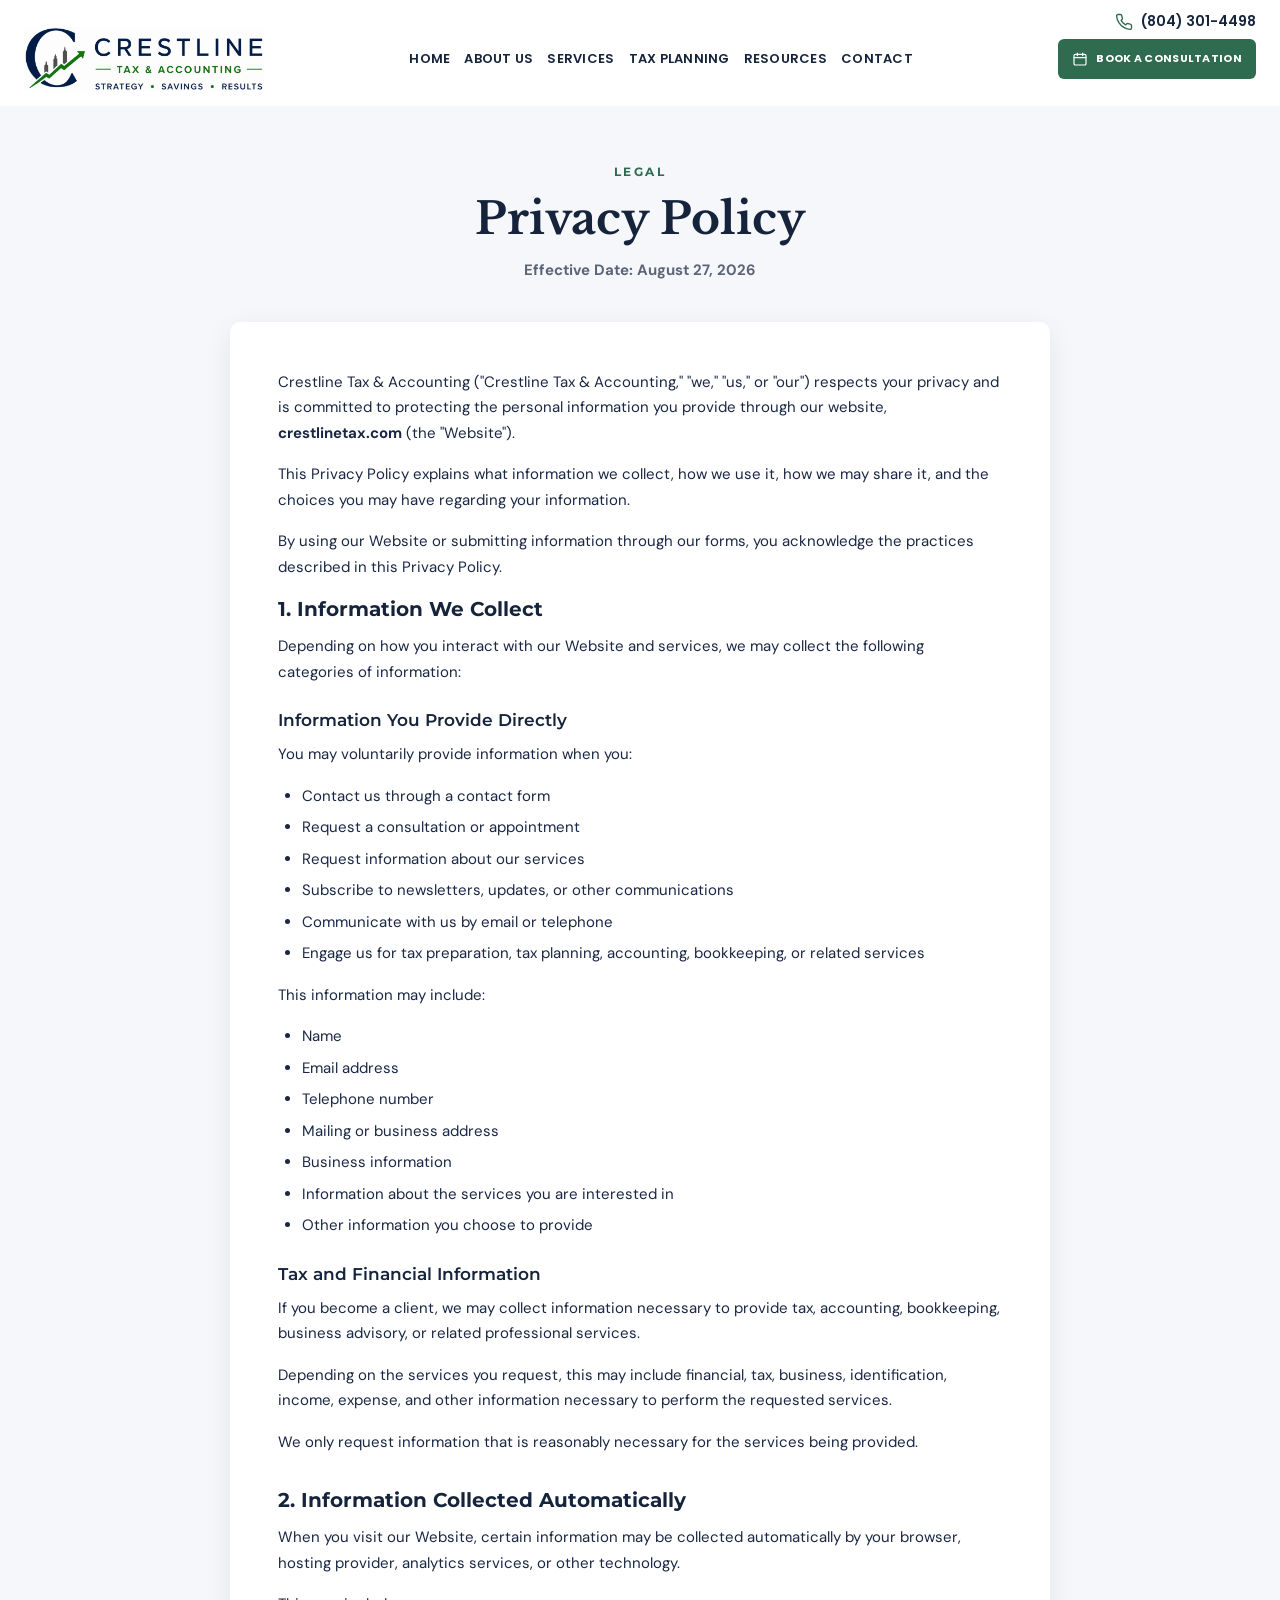
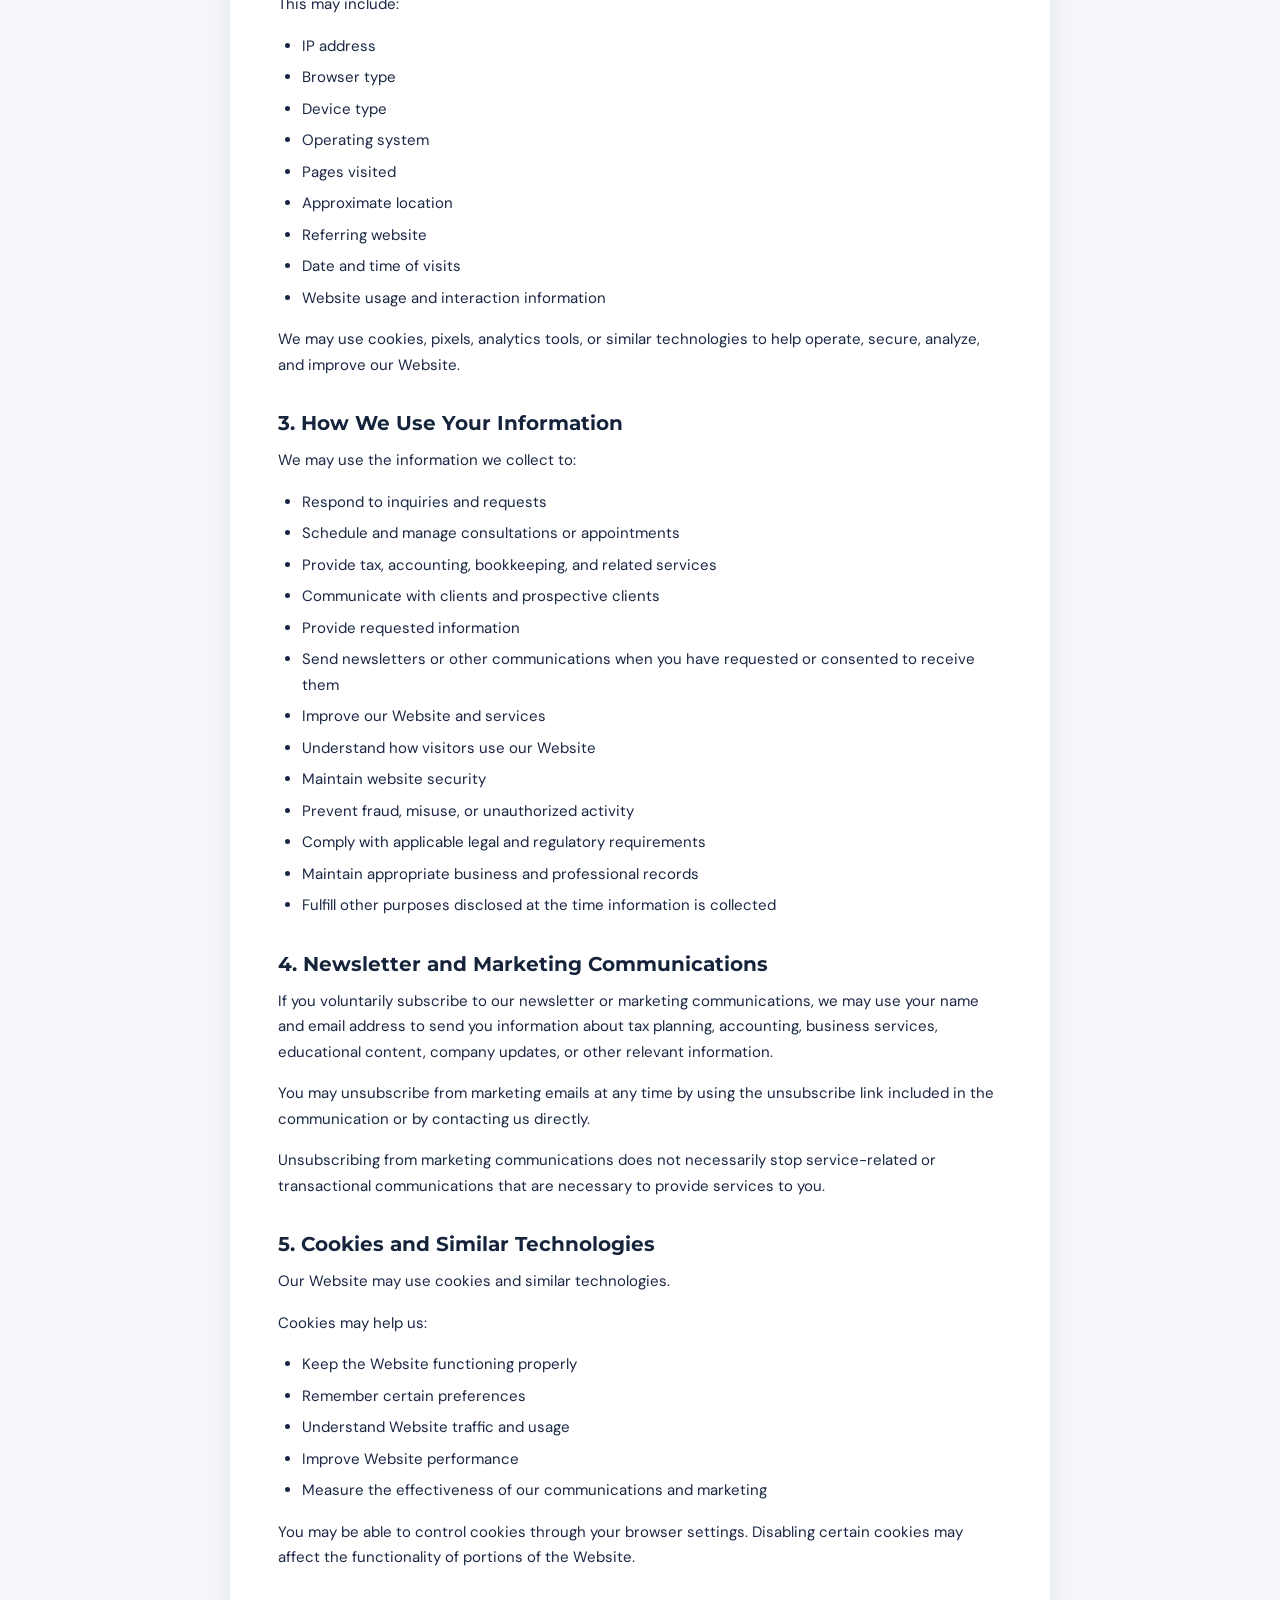
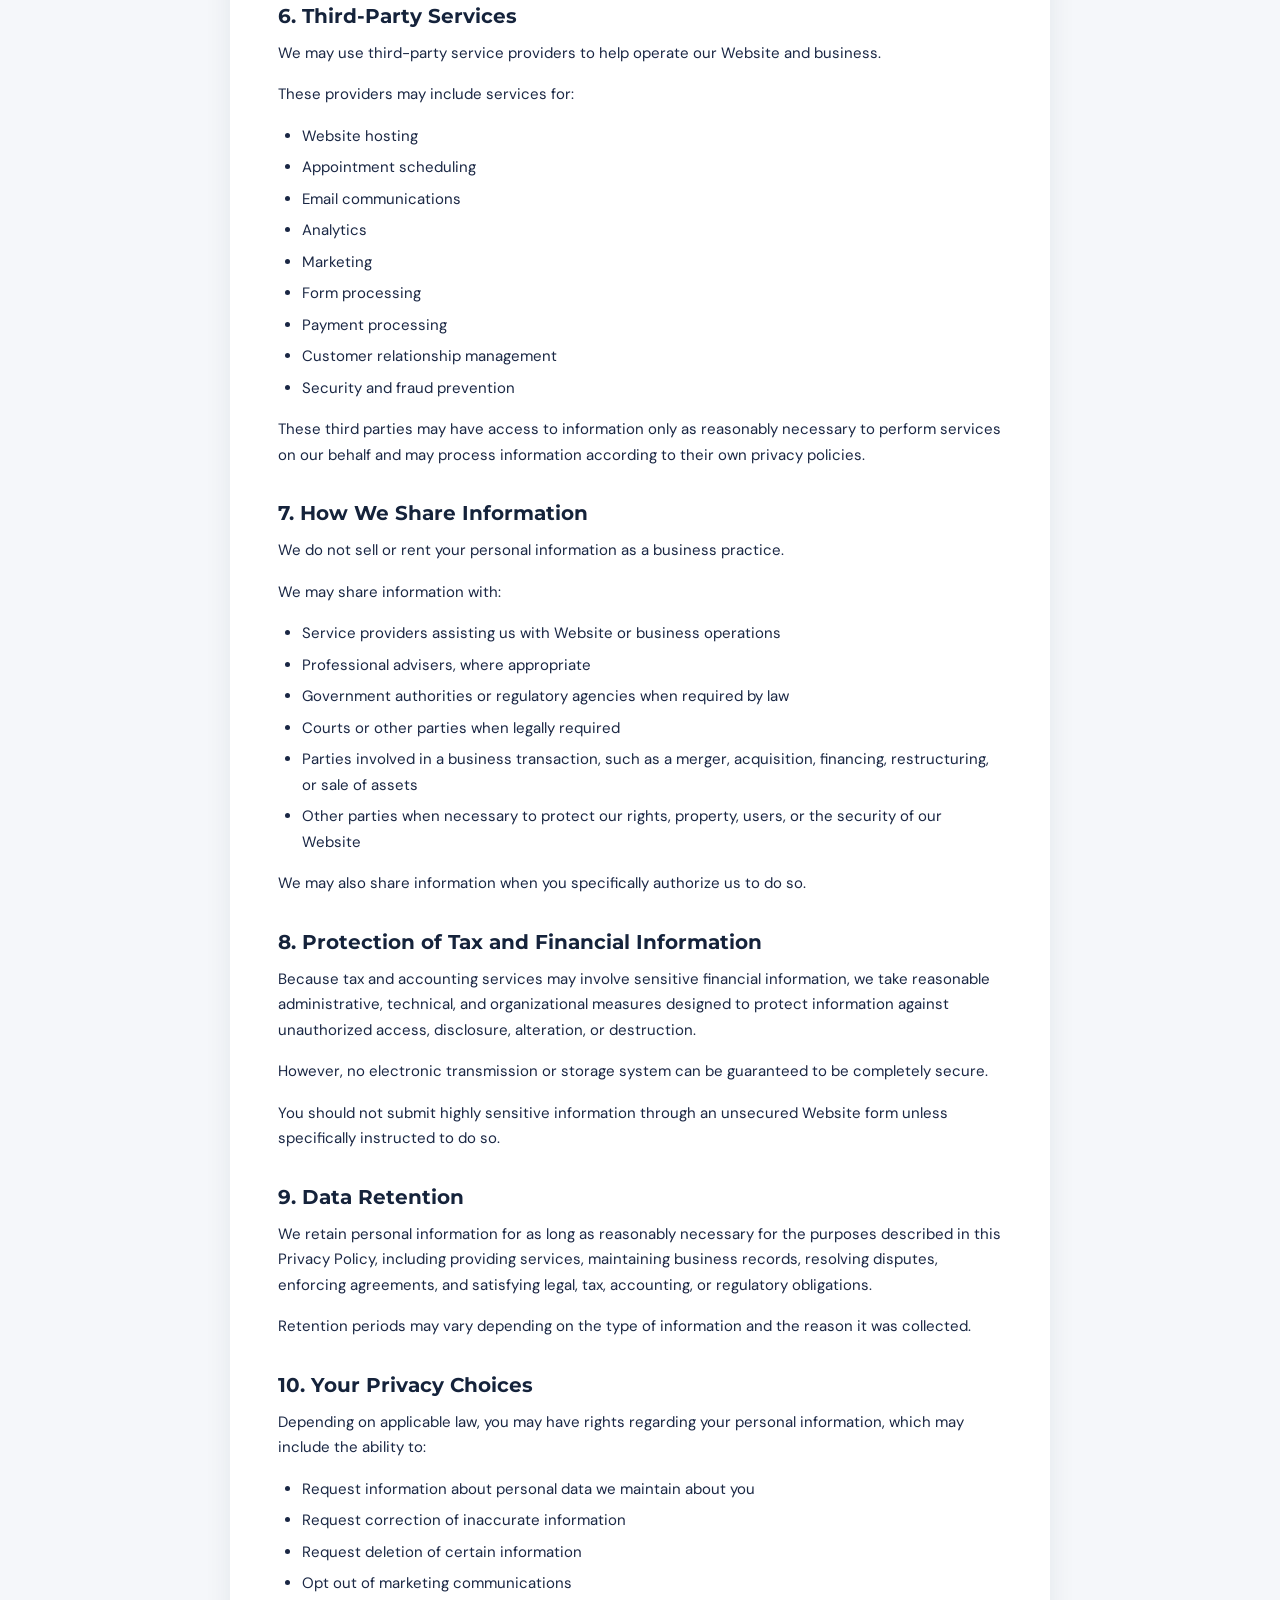
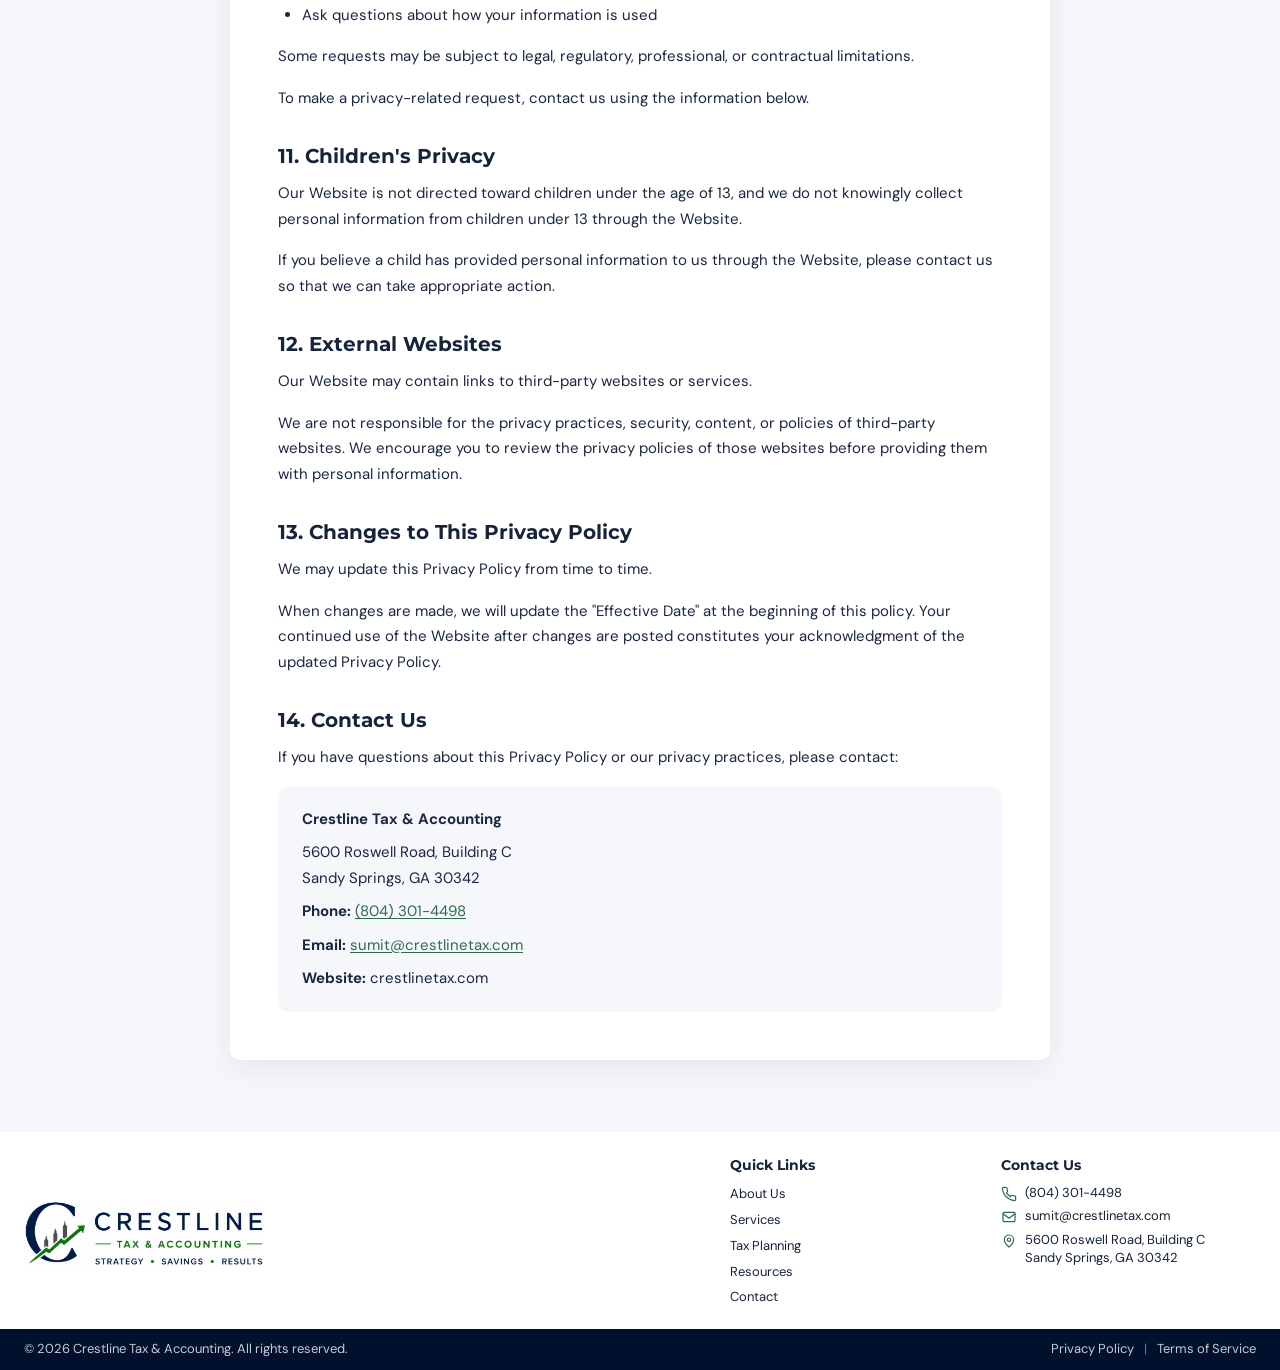
==== commit 3a51dbb2: "pushed 4 changes" ====
--- a/privacy-policy.html
+++ b/privacy-policy.html
@@ -41,7 +41,7 @@
           </svg>
           (804) 301-4498
         </a>
-        <a class="btn btn-primary" href="index.html#contact">
+        <a class="btn btn-primary" href="https://cal.com/crestlinetax/crestline-tax-accounting" target="_blank" rel="noopener noreferrer">
           <svg viewBox="0 0 24 24" fill="none" aria-hidden="true">
             <rect x="3" y="5" width="18" height="16" rx="2" stroke="currentColor" stroke-width="1.8"/>
             <path d="M3 10h18M8 3v4M16 3v4" stroke="currentColor" stroke-width="1.8" stroke-linecap="round"/>
@@ -263,8 +263,8 @@
         <div class="legal-contact">
           <p><strong>Crestline Tax &amp; Accounting</strong></p>
           <p>
-            2585 Sibley Drive<br />
-            Atlanta, GA 30334
+            5600 Roswell Road, Building C<br />
+            Sandy Springs, GA 30342
           </p>
           <p><strong>Phone:</strong> <a href="tel:8043014498">(804) 301-4498</a></p>
           <p><strong>Email:</strong> <a href="mailto:sumit@crestlinetax.com">sumit@crestlinetax.com</a></p>
@@ -289,16 +289,6 @@
           <a href="index.html#services">Tax Planning</a>
           <a href="index.html#resources">Resources</a>
           <a href="index.html#contact">Contact</a>
-        </div>
-
-        <div class="footer-col">
-          <h4>Our Services</h4>
-          <a href="index.html#services">Tax Preparation</a>
-          <a href="index.html#services">Tax Planning</a>
-          <a href="index.html#services">Business Tax Services</a>
-          <a href="index.html#services">Bookkeeping &amp; Accounting</a>
-          <a href="index.html#services">Business Formation &amp; S-Corp Support</a>
-          <a href="index.html#services">Cost Segregation</a>
         </div>
 
         <div class="footer-col">
@@ -321,7 +311,7 @@
               <path d="M12 21s-7-6.2-7-11a7 7 0 1114 0c0 4.8-7 11-7 11z" stroke="currentColor" stroke-width="1.8"/>
               <circle cx="12" cy="10" r="2.5" stroke="currentColor" stroke-width="1.8"/>
             </svg>
-            <span>2585 Sibley Drive<br />Atlanta, GA 30334</span>
+            <span>5600 Roswell Road, Building C<br />Sandy Springs, GA 30342</span>
           </div>
         </div>
       </div>
--- a/css/styles.css
+++ b/css/styles.css
@@ -82,7 +82,7 @@
       align-items: center;
       gap: clamp(8px, 1.2vw, 14px);
       min-height: calc(var(--logo-height) + 16px);
-      padding: 12px 0 8px;
+      padding: 20px 0 8px;
     }
 
     .brand {
@@ -204,7 +204,6 @@
     }
 
     .hero-buttons .btn,
-    .services-cta .btn,
     .mid-cta-banner .btn {
       min-height: 48px;
       padding: 12px 22px;
@@ -438,26 +437,12 @@
     }
 
     .services .section-heading h2 .accent {
-      position: relative;
       display: inline-block;
       font-family: "Libre Baskerville", Georgia, "Times New Roman", serif;
       font-style: normal;
       font-weight: 700;
-      padding: 0 0.04em 10px;
       line-height: 1;
       vertical-align: baseline;
-    }
-
-    .services .section-heading h2 .accent::after {
-      content: "";
-      position: absolute;
-      left: 50%;
-      bottom: 0;
-      transform: translateX(-50%);
-      width: 1.05em;
-      height: 2.5px;
-      background: #2f6b4f;
-      border-radius: 1px;
     }
 
     .section-heading::after {
@@ -510,19 +495,6 @@
       line-height: 1.45;
     }
 
-    .services-cta {
-      text-align: center;
-      margin-top: 20px;
-    }
-
-    .services-cta .btn {
-      box-shadow: 0 4px 14px rgba(21, 35, 59, 0.18);
-    }
-
-    .services-cta .btn:hover {
-      box-shadow: 0 6px 18px rgba(21, 35, 59, 0.22);
-    }
-
     /* ===== MID CTA ===== */
     .mid-cta {
       padding: 20px 0 0;
@@ -754,15 +726,30 @@
 
     .footer-grid {
       display: grid;
-      grid-template-columns: 1.45fr 0.9fr 1.15fr 1.25fr;
-      gap: 16px 32px;
+      grid-template-columns: auto 1fr 1fr 1fr;
+      gap: 16px 24px;
       align-items: start;
     }
 
+    .footer-grid > :nth-child(2) {
+      grid-column: 3;
+    }
+
+    .footer-grid > :nth-child(3) {
+      grid-column: 4;
+    }
+
     .footer-brand {
       display: flex;
       align-items: center;
       align-self: center;
+    }
+
+    .footer-col {
+      justify-self: center;
+      width: max-content;
+      max-width: 100%;
+      text-align: left;
     }
 
     .footer-col h4 {
@@ -1120,15 +1107,6 @@
       .stat::after {
         display: none;
       }
-
-      .footer-grid {
-        grid-template-columns: 1fr 1fr;
-      }
-
-      .footer-brand {
-        grid-column: 1 / -1;
-        justify-content: center;
-      }
     }
 
     @media (max-width: 640px) {
@@ -1180,29 +1158,30 @@
         padding: 24px 0 16px;
       }
 
+      .services .section-heading h2 {
+        font-size: clamp(26px, 5.5vw, 30px);
+      }
+
       .service-grid {
         grid-template-columns: 1fr;
       }
 
       .footer-grid {
-        grid-template-columns: 1fr;
-        text-align: center;
+        grid-template-columns: 1fr 1fr;
       }
 
       .footer-brand {
+        grid-column: 1 / -1;
         justify-content: center;
-      }
-
-      .footer-col {
-        text-align: center;
-      }
-
-      .contact-item {
-        justify-content: center;
-      }
-
-      .socials {
-        justify-content: center;
+        align-self: center;
+      }
+
+      .footer-grid > :nth-child(2) {
+        grid-column: 1;
+      }
+
+      .footer-grid > :nth-child(3) {
+        grid-column: 2;
       }
 
       .footer-legal {
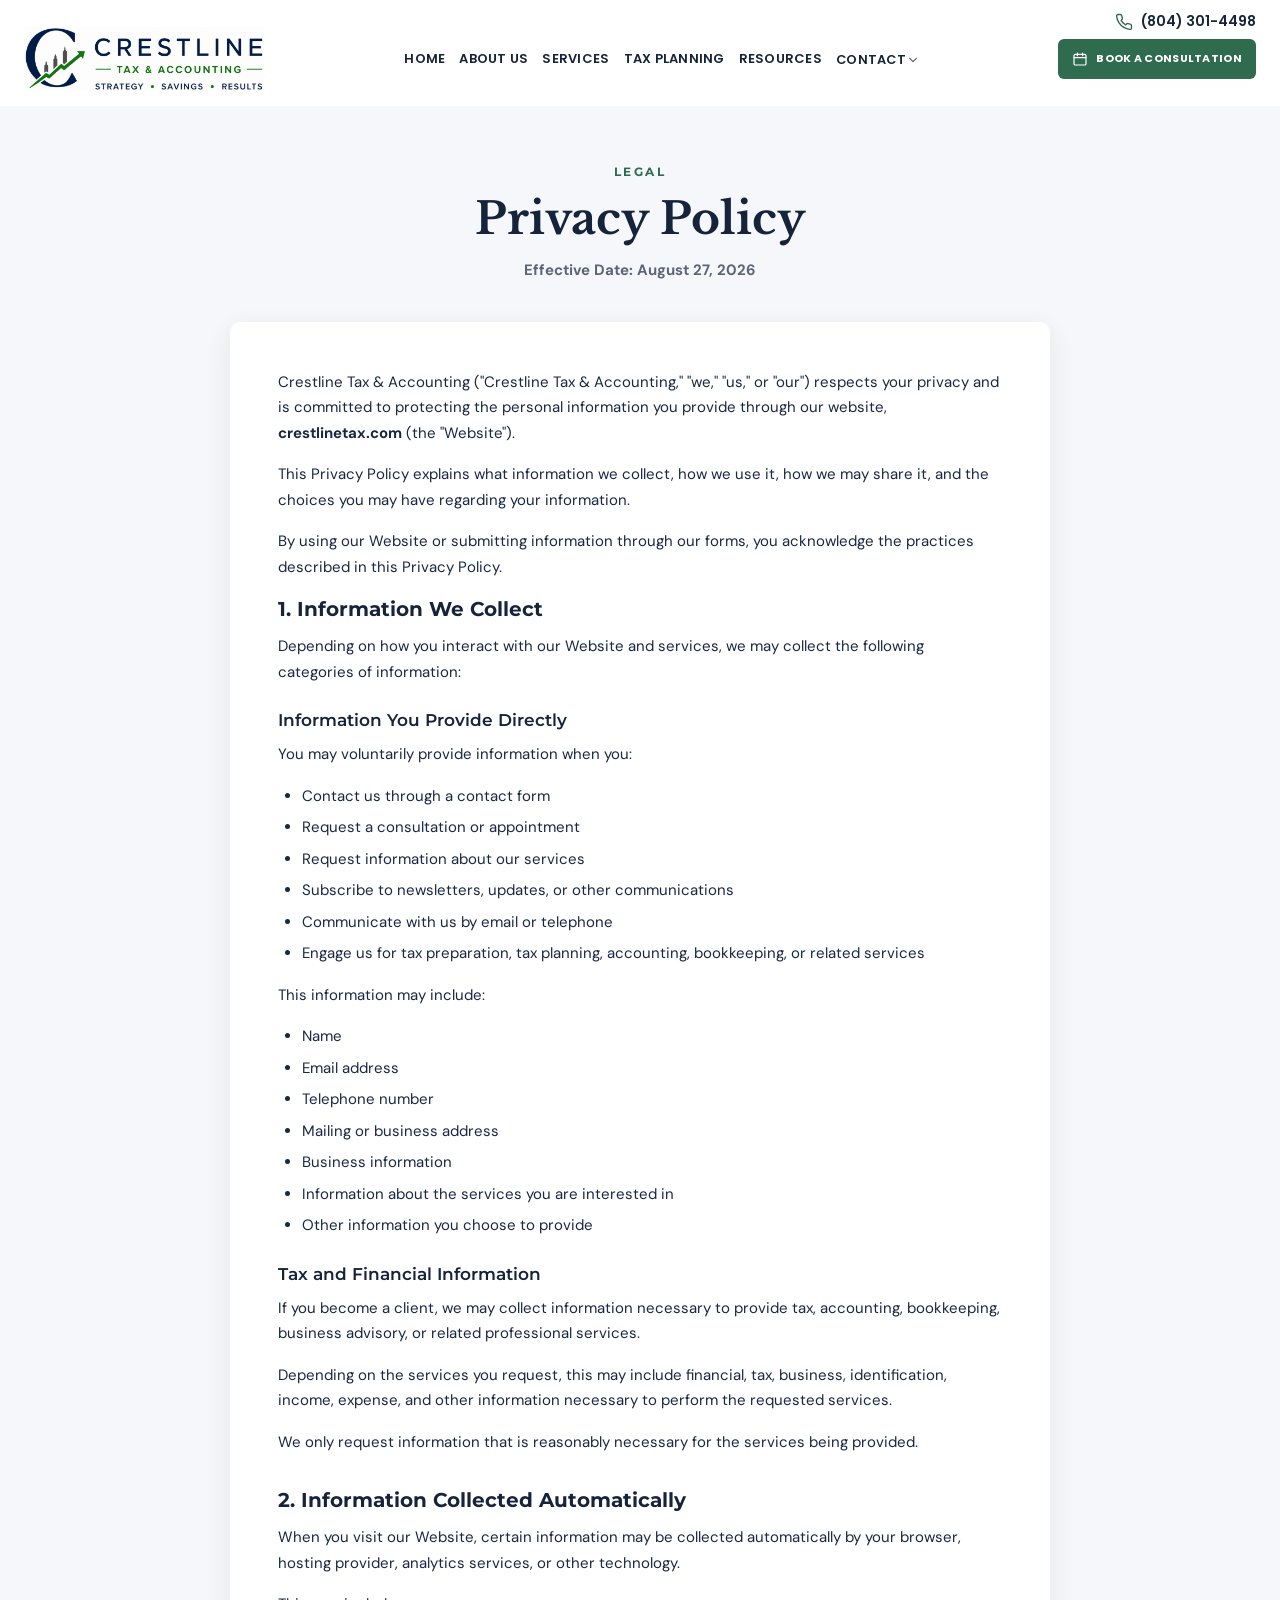
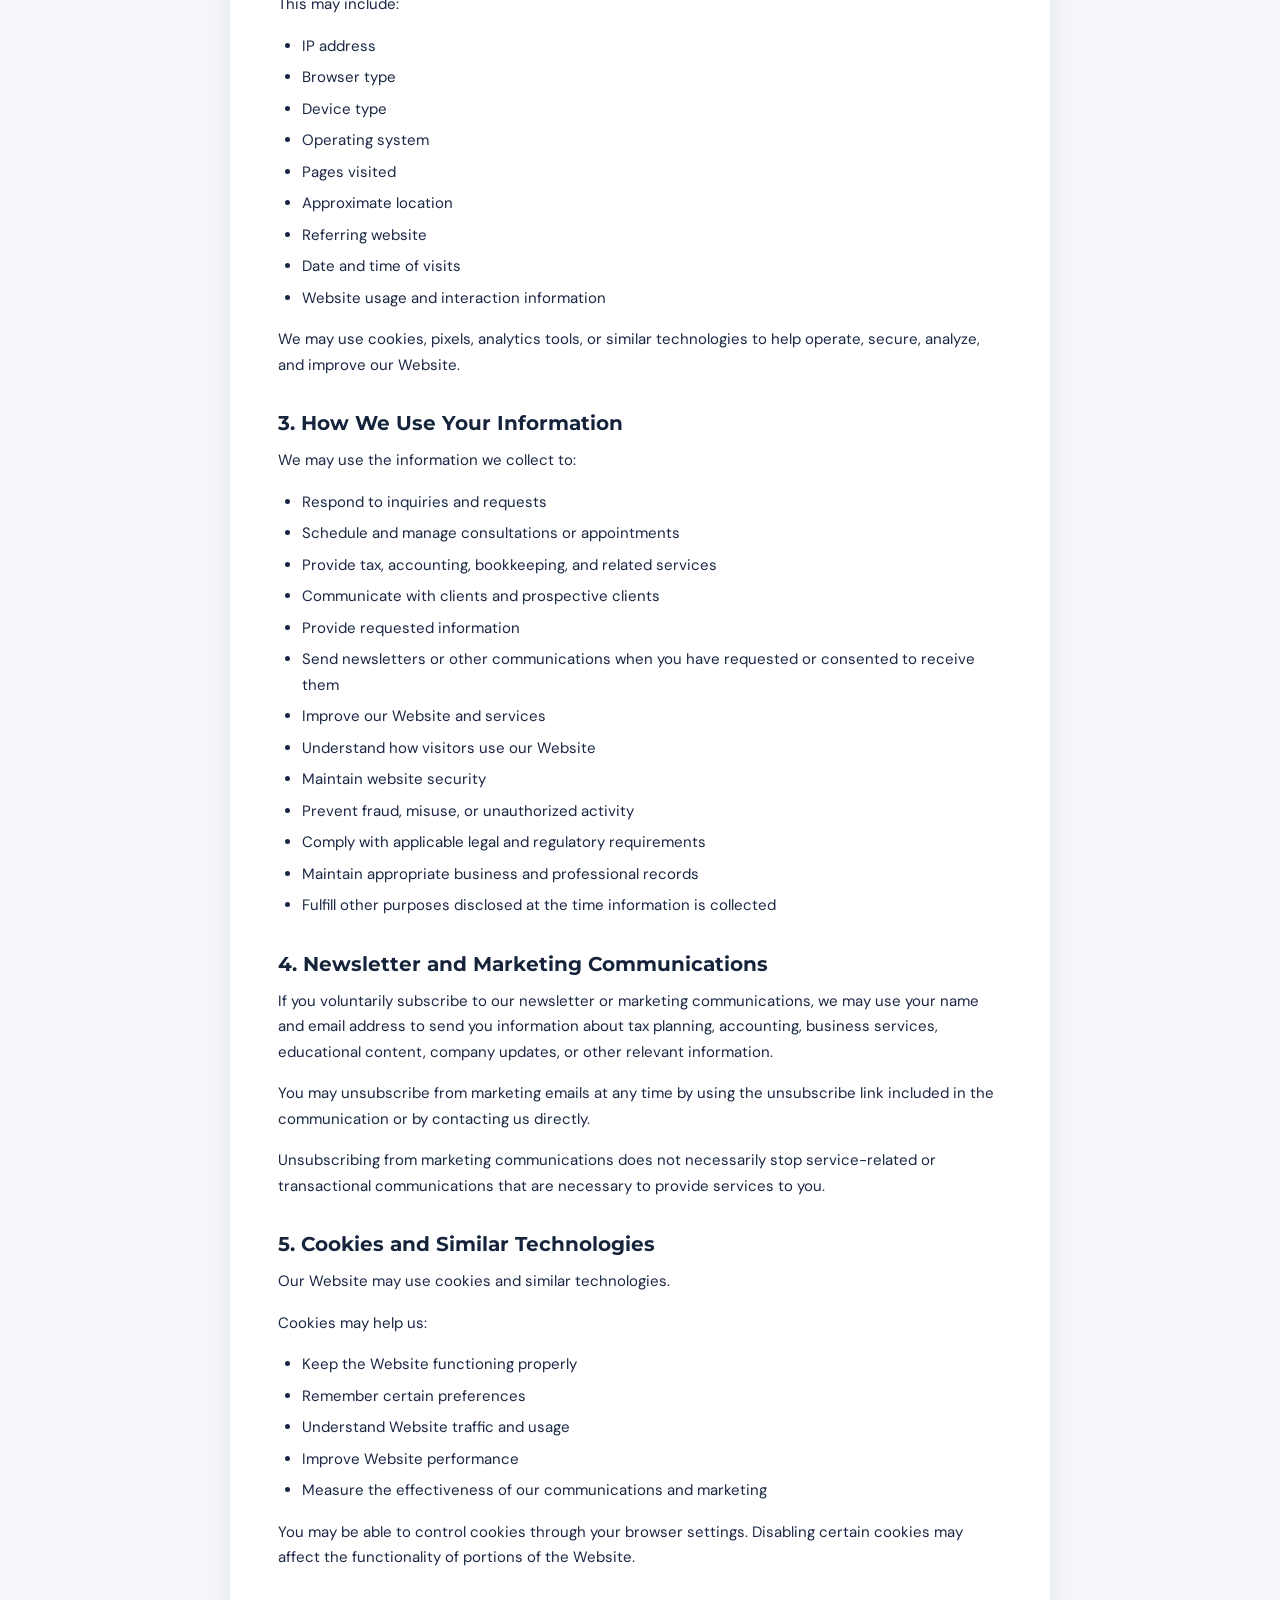
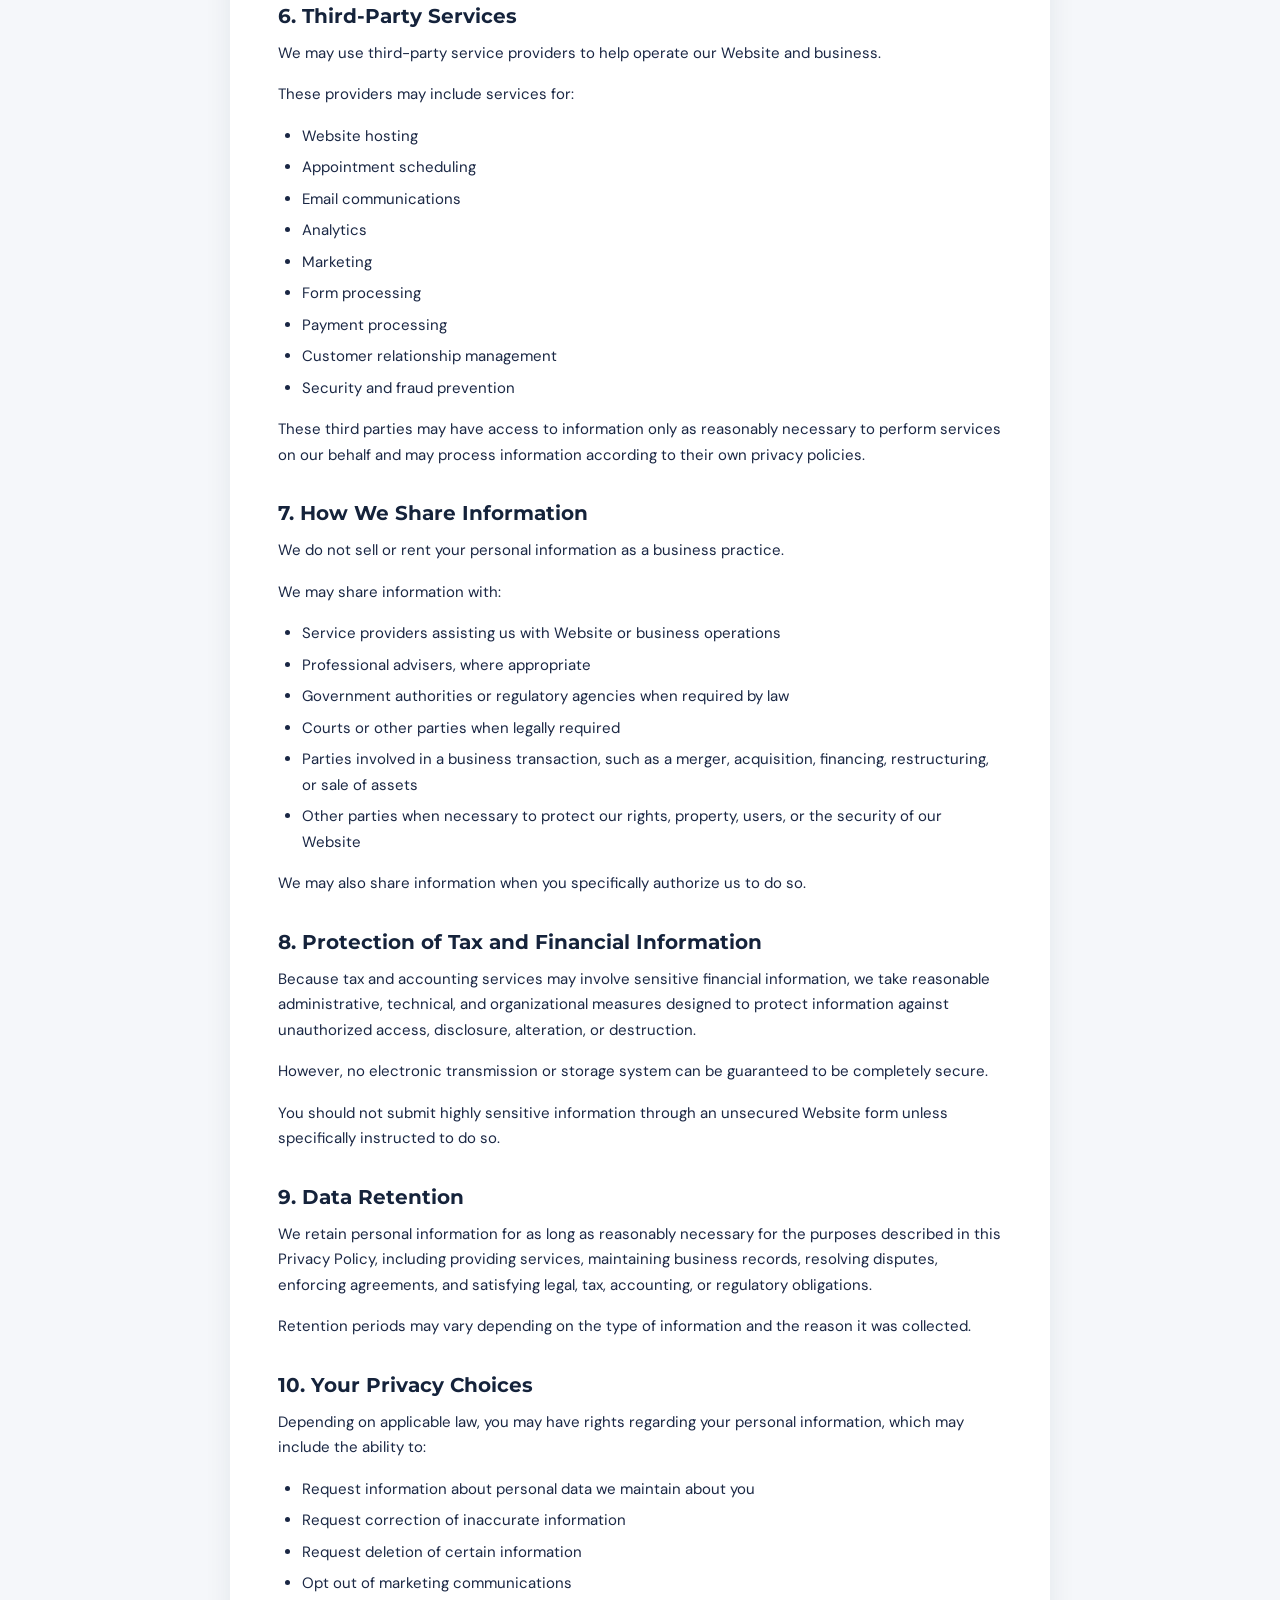
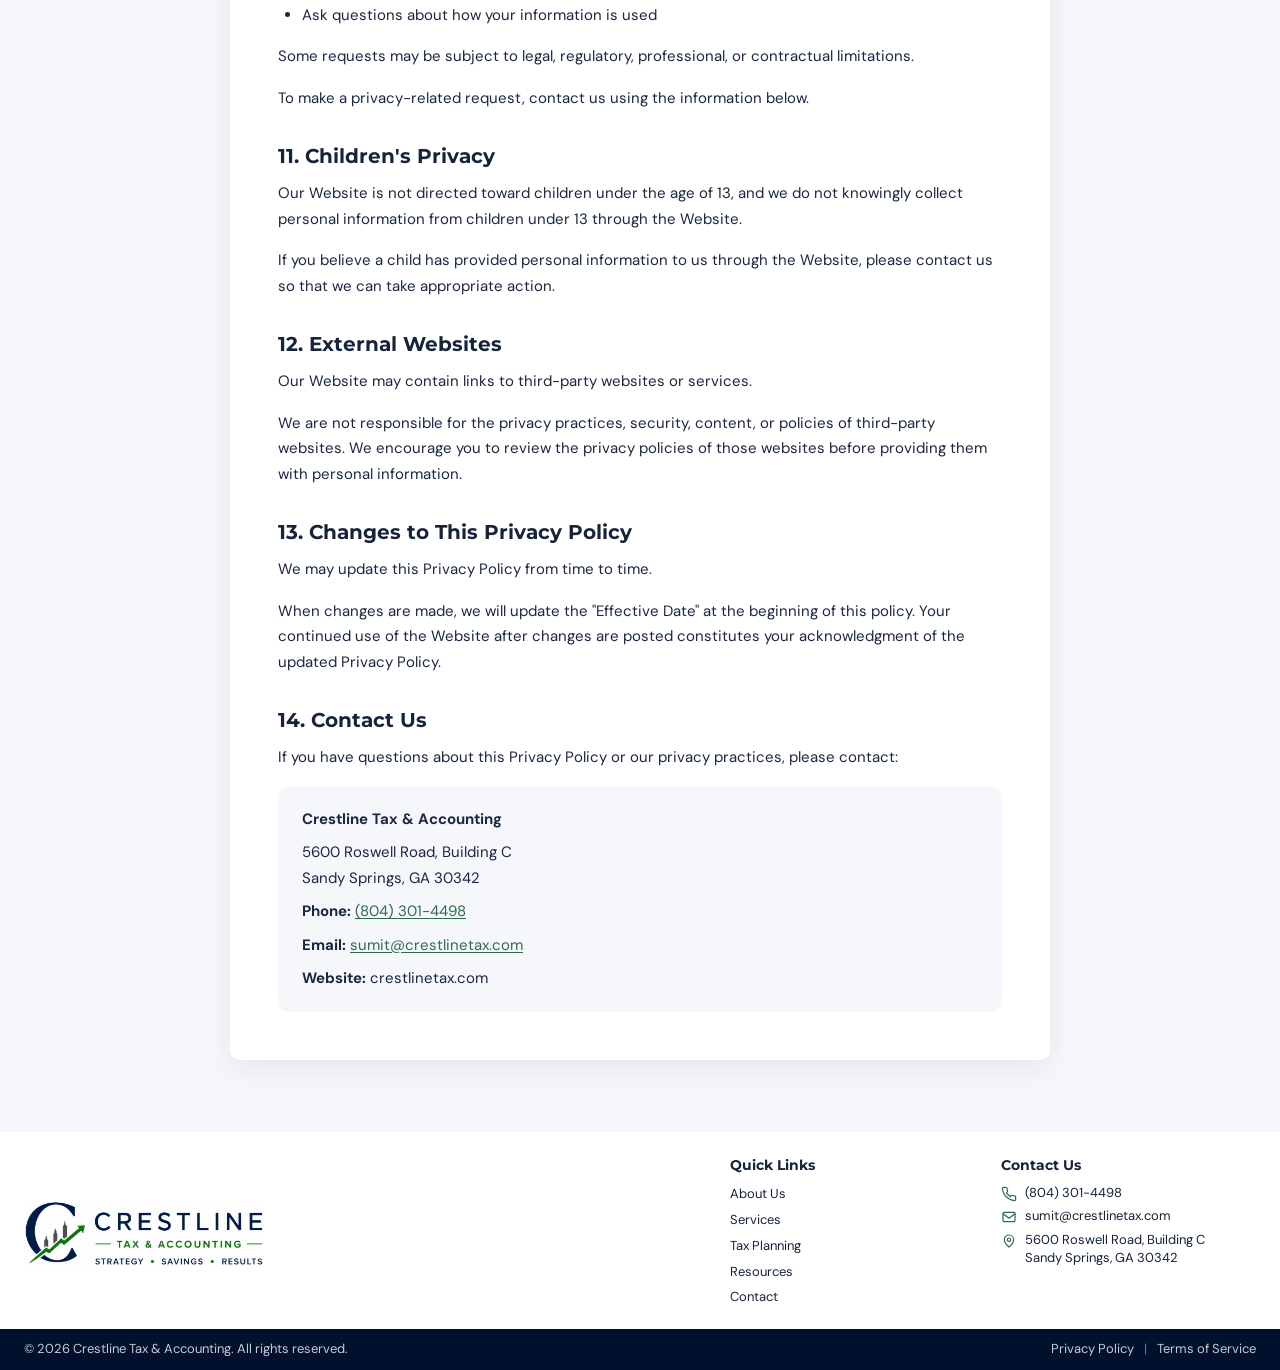
==== commit a3b059df: "one more change" ====
--- a/privacy-policy.html
+++ b/privacy-policy.html
@@ -31,7 +31,29 @@
         <a href="index.html#services">Services</a>
         <a href="index.html#services">Tax Planning</a>
         <a href="index.html#resources">Resources</a>
-        <a href="index.html#contact">Contact</a>
+        <div class="nav-dropdown">
+          <button class="nav-dropdown-toggle" type="button" aria-expanded="false" aria-haspopup="true">
+            Contact
+            <svg class="chevron" viewBox="0 0 12 12" fill="none" aria-hidden="true">
+              <path d="M2 4l4 4 4-4" stroke="currentColor" stroke-width="1.5" stroke-linecap="round" stroke-linejoin="round"/>
+            </svg>
+          </button>
+          <div class="nav-dropdown-menu">
+            <a href="tel:8043014498">
+              <svg viewBox="0 0 24 24" fill="none" aria-hidden="true">
+                <path d="M22 16.92v3a2 2 0 01-2.18 2 19.8 19.8 0 01-8.63-3.07 19.5 19.5 0 01-6-6A19.8 19.8 0 012.12 4.18 2 2 0 014.11 2h3a2 2 0 012 1.72c.13.96.36 1.9.7 2.81a2 2 0 01-.45 2.11L8.09 9.91a16 16 0 006 6l1.27-1.27a2 2 0 012.11-.45c.91.34 1.85.57 2.81.7A2 2 0 0122 16.92z" stroke="currentColor" stroke-width="1.8" stroke-linecap="round" stroke-linejoin="round"/>
+              </svg>
+              (804) 301-4498
+            </a>
+            <a href="mailto:sumit@crestlinetax.com">
+              <svg viewBox="0 0 24 24" fill="none" aria-hidden="true">
+                <rect x="3" y="5" width="18" height="14" rx="2" stroke="currentColor" stroke-width="1.8"/>
+                <path d="M3 7l9 7 9-7" stroke="currentColor" stroke-width="1.8" stroke-linecap="round" stroke-linejoin="round"/>
+              </svg>
+              sumit@crestlinetax.com
+            </a>
+          </div>
+        </div>
       </nav>
 
       <div class="nav-actions">
--- a/css/styles.css
+++ b/css/styles.css
@@ -150,6 +150,80 @@
       width: 10px;
       height: 10px;
       opacity: 0.7;
+      transition: transform 0.2s;
+    }
+
+    .nav-dropdown {
+      position: relative;
+    }
+
+    .nav-dropdown-toggle {
+      font-family: "Poppins", sans-serif;
+      font-size: clamp(12px, 1vw, 16px);
+      font-weight: 600;
+      letter-spacing: 0.02em;
+      color: var(--navy);
+      text-transform: uppercase;
+      display: inline-flex;
+      align-items: center;
+      gap: 2px;
+      position: relative;
+      padding: 2px 0;
+      background: none;
+      border: 0;
+      cursor: pointer;
+      white-space: nowrap;
+      transition: color 0.2s;
+    }
+
+    .nav-dropdown-toggle:hover,
+    .nav-dropdown.open .nav-dropdown-toggle {
+      color: var(--green);
+    }
+
+    .nav-dropdown.open .chevron {
+      transform: rotate(180deg);
+    }
+
+    .nav-dropdown-menu {
+      display: none;
+      position: absolute;
+      top: calc(100% + 12px);
+      right: 0;
+      min-width: 230px;
+      background: var(--white);
+      border: 1px solid var(--line);
+      border-radius: 8px;
+      box-shadow: var(--shadow);
+      padding: 6px;
+      z-index: 30;
+    }
+
+    .nav-dropdown.open .nav-dropdown-menu {
+      display: flex;
+      flex-direction: column;
+    }
+
+    .nav-dropdown-menu a {
+      text-transform: none;
+      letter-spacing: 0;
+      font-size: 14px;
+      font-weight: 500;
+      gap: 8px;
+      padding: 8px 12px;
+      border-radius: 6px;
+      white-space: nowrap;
+    }
+
+    .nav-dropdown-menu svg {
+      width: 16px;
+      height: 16px;
+      color: var(--green);
+      flex-shrink: 0;
+    }
+
+    .nav-dropdown-menu a:hover {
+      background: var(--bg-soft);
     }
 
     .nav-actions {
@@ -961,6 +1035,20 @@
         box-shadow: var(--shadow);
       }
 
+      .nav-links.open .nav-dropdown,
+      .nav-links.open .nav-dropdown-toggle {
+        width: 100%;
+        justify-content: flex-start;
+      }
+
+      .nav-links.open .nav-dropdown-menu {
+        position: static;
+        min-width: 0;
+        width: 100%;
+        margin-top: 6px;
+        box-shadow: none;
+      }
+
       .hero-frame,
       .hero-inner {
         min-height: 0;
@@ -1107,6 +1195,36 @@
       .stat::after {
         display: none;
       }
+
+      .footer-grid {
+        grid-template-columns: 1fr;
+        justify-items: center;
+      }
+
+      .footer-brand {
+        grid-column: 1;
+        justify-content: center;
+        align-self: center;
+      }
+
+      .footer-grid > :nth-child(2),
+      .footer-grid > :nth-child(3) {
+        grid-column: 1;
+      }
+
+      .footer-col {
+        width: 100%;
+        text-align: center;
+      }
+
+      .contact-item,
+      .socials {
+        justify-content: center;
+      }
+
+      .contact-item span {
+        text-align: center;
+      }
     }
 
     @media (max-width: 640px) {
@@ -1167,21 +1285,19 @@
       }
 
       .footer-grid {
-        grid-template-columns: 1fr 1fr;
+        grid-template-columns: 1fr;
+        justify-items: center;
       }
 
       .footer-brand {
-        grid-column: 1 / -1;
+        grid-column: 1;
         justify-content: center;
         align-self: center;
       }
 
-      .footer-grid > :nth-child(2) {
+      .footer-grid > :nth-child(2),
+      .footer-grid > :nth-child(3) {
         grid-column: 1;
-      }
-
-      .footer-grid > :nth-child(3) {
-        grid-column: 2;
       }
 
       .footer-legal {
